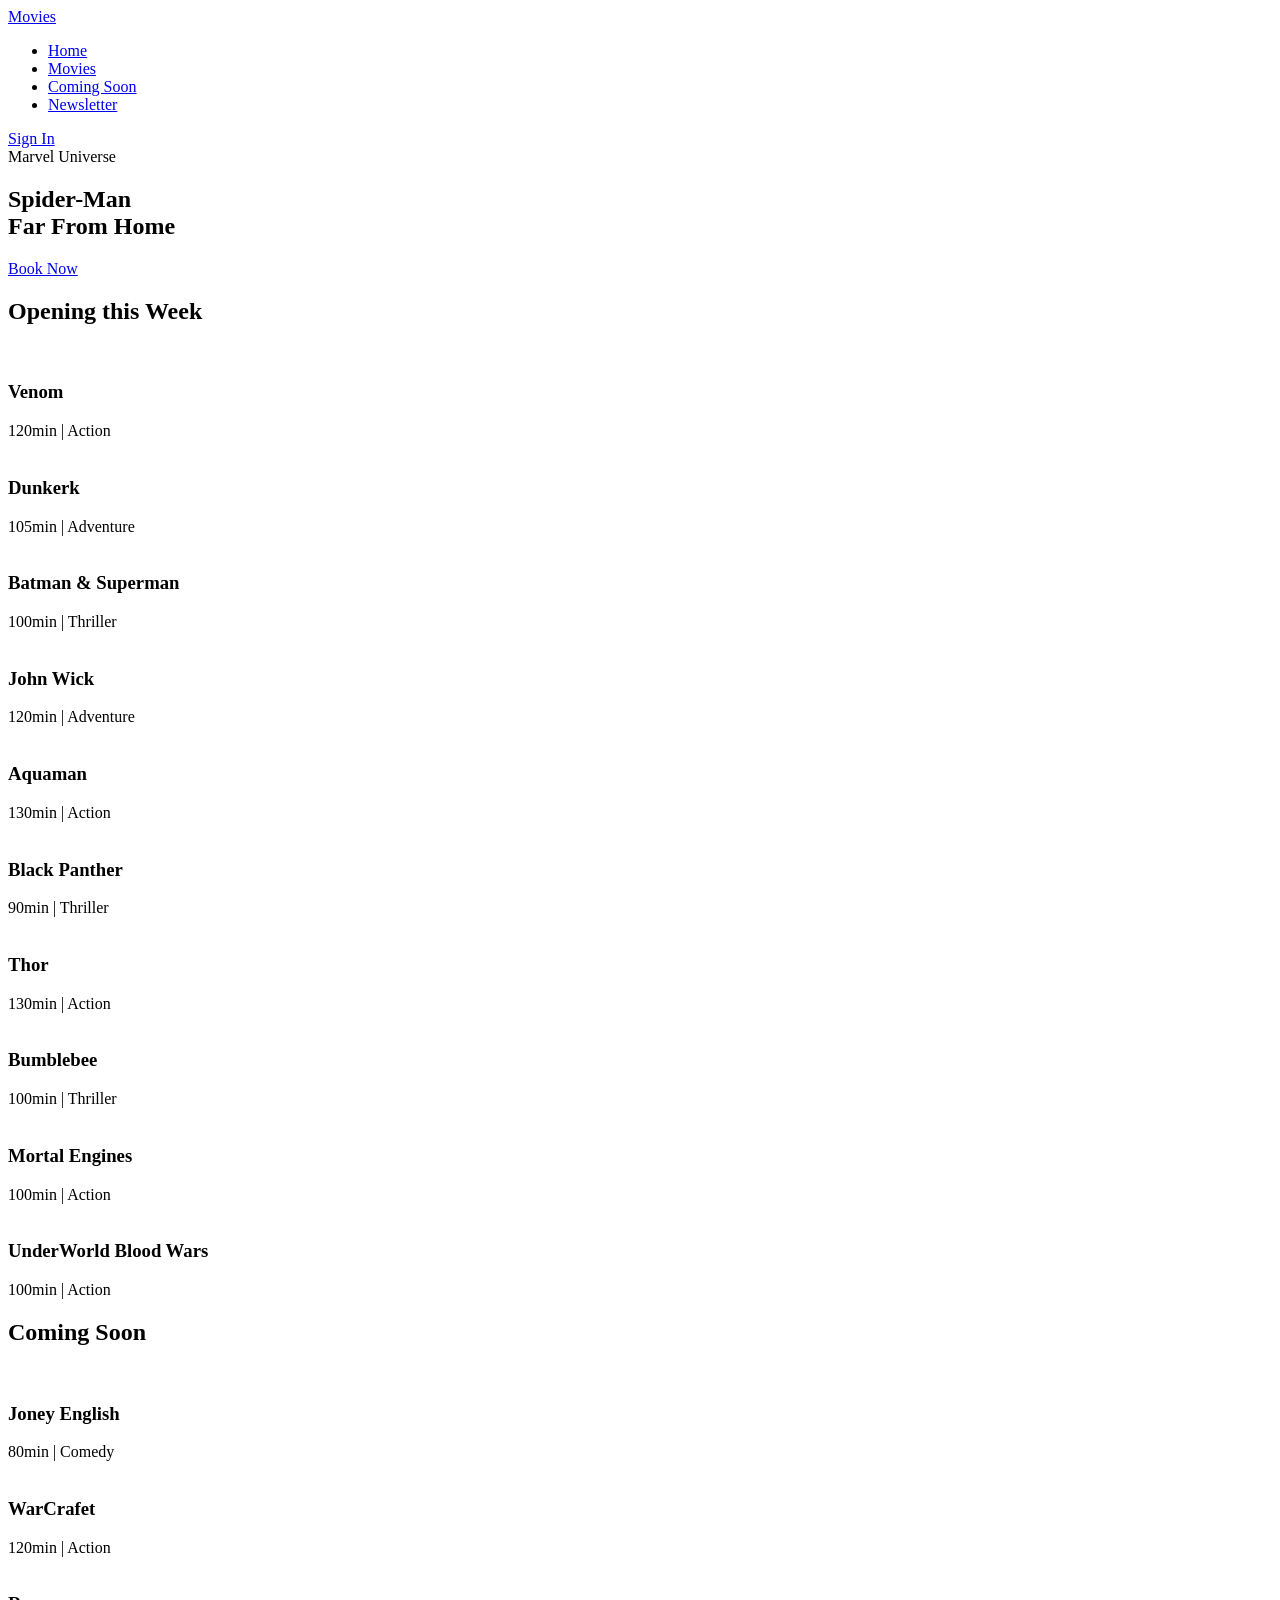
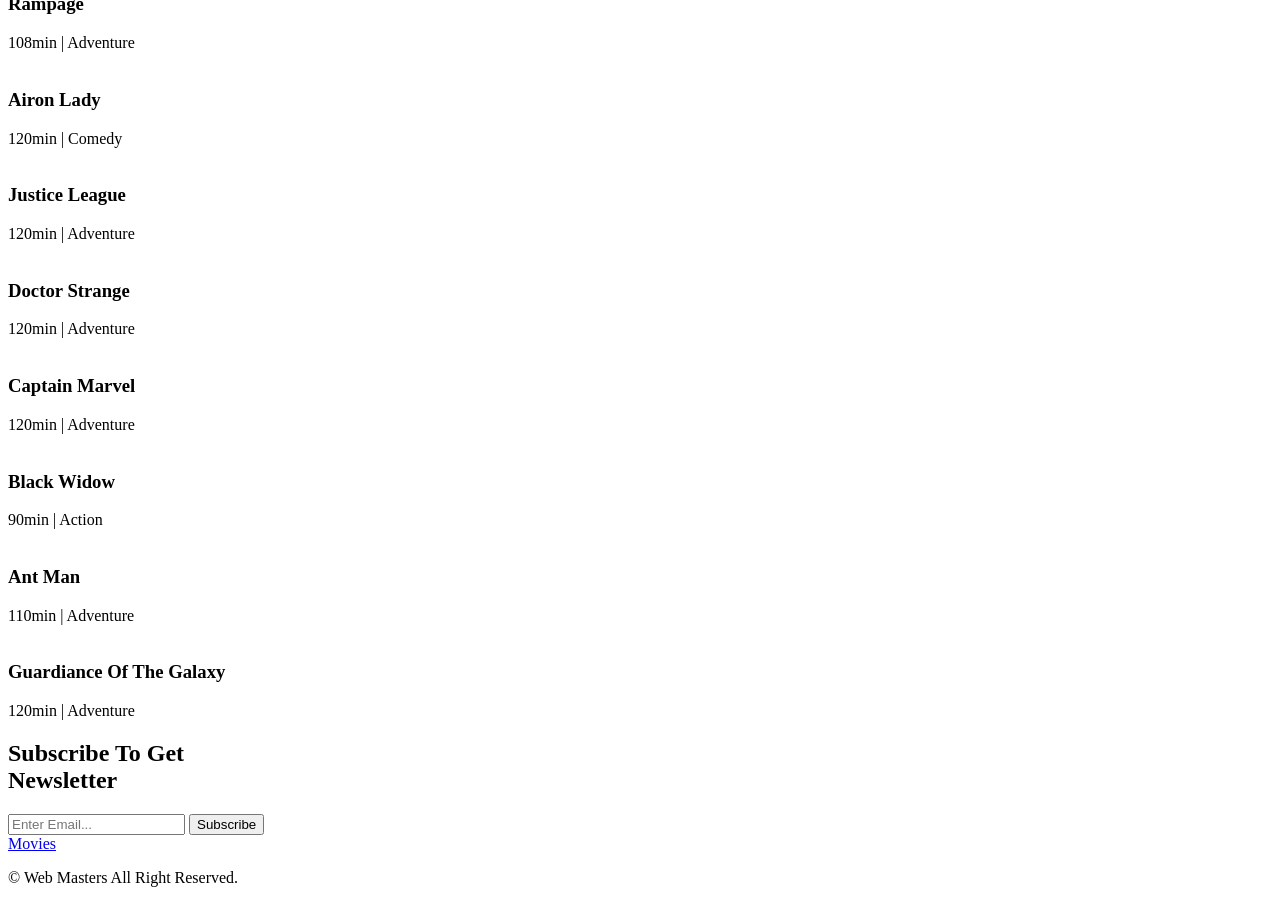
==== index.html @ b6ea3b70 "move page index" ====
<!DOCTYPE html>
<html lang="en" class="scroll-smooth custom-scrollbar">
  <head>
    <meta charset="UTF-8" />
    <meta name="viewport" content="width=device-width, initial-scale=1.0" />
    <title>Movies App</title>
    <!-- icons -->
    <link rel="stylesheet" href="css/all.min.css" />
    <!-- fonts -->
    <link rel="preconnect" href="https://fonts.googleapis.com" />
    <link rel="preconnect" href="https://fonts.gstatic.com" crossorigin />
    <link
      href="https://fonts.googleapis.com/css2?family=Barlow:ital,wght@0,100;0,200;0,300;0,400;0,500;0,700;0,900;1,100;1,200;1,300;1,400;1,600;1,700;1,800;1,900&family=Cairo:wght@200;300;400;500;600;700;800;900;1000&family=Josefin+Sans:ital,wght@0,400;0,500;0,600;0,700;1,500;1,600;1,700&family=Montserrat:ital,wght@0,100;0,200;0,300;0,400;0,500;0,600;0,700;0,800;0,900;1,100;1,200;1,300;1,400;1,500;1,600;1,700;1,800;1,900&family=Nunito+Sans:ital,opsz,wght@0,6..12,300;0,6..12,400;0,6..12,500;0,6..12,700;0,6..12,800;0,6..12,900;1,6..12,500;1,6..12,600;1,6..12,700;1,6..12,800;1,6..12,900&family=Nunito:ital,wght@0,200;0,300;0,400;0,500;0,600;0,700;0,800;0,900;1,200;1,300;1,400;1,500;1,600;1,700;1,800;1,900&family=Open+Sans:ital,wght@0,300;0,400;0,500;0,600;0,700;0,800;1,300;1,400;1,500;1,600;1,700;1,800&family=Outfit:wght@300;700&family=PT+Sans:ital,wght@0,400;0,700;1,400;1,700&family=Poppins:ital,wght@0,100;0,200;0,300;0,400;0,500;0,600;0,700;0,800;0,900;1,100;1,200;1,300;1,400;1,500;1,600;1,700;1,800;1,900&family=Quicksand:wght@300;400;500;600;700&family=Red+Hat+Display:ital,wght@0,300;0,400;0,500;0,600;0,700;0,800;0,900;1,300;1,400;1,500;1,600;1,700;1,800;1,900&family=Roboto:ital,wght@0,300;0,400;0,500;0,700;0,900;1,100;1,400;1,500;1,700;1,900&family=Rubik:ital,wght@0,300;0,400;0,500;0,700;0,800;0,900;1,300;1,500;1,700&family=Tajawal:wght@200;300;400;500;800;900&family=Varela+Round&display=swap"
      rel="stylesheet"
    />
    <!-- stylesheet link -->
    <link rel="stylesheet" href="css/style.css" />
    <link href="./output.css" rel="stylesheet">
  </head>
  <body class="bg-text-color text-bg-color">
    <!--Navbar  -->
    <header class=" flex justify-between items-center py-5 px-4 md:px-10 lg:px-[100px] fixed top-0 right-0 w-full z-10 transition duration-500">
      <a href="#home" class=" logo flex font-[600] text-[1.1rem] text-bg-color items-center gap-x-2"> <i class="fa-solid fa-film text-2xl text-main-color"></i> Movies </a>
      <div id="menu-icon" class="text-2xl cursor-pointer z-10 md:hidden "><i class="fa-solid fa-bars"></i></div>
      <!-- menu -->
      <ul class="navbar gap-4 hidden md:flex md:gap-8">
        <li><a href="#home" class="home-active font-medium text-base text-main-color">Home</a></li>
        <li><a href="#movies" class="font-medium text-base text-main-color">Movies</a></li>
        <li><a href="#coming soon" class="font-medium text-base text-main-color">Coming Soon</a></li>
        <li><a href="#newsletter" class="font-medium text-base text-main-color">Newsletter</a></li>
      </ul>
      <a href="#" class="bg-main-color text-bg-color py-[.7rem] px-[1.4rem] rounded-lg font-normal hover:bg-[#fa1216]">Sign In</a>
    </header>
    <!-- end navbar -->
    <!-- Home -->
    <section id="home" class=" home w-full min-h-[100vh] relative bg-center bg-cover">
      <div class="absolute top-[40%] pl-[80px]">
        <span class="font-medium text-[#000] uppercase">Marvel Universe</span>
        <h2 class=" text-bg-color font-bold text-4xl md:text-5xl lg:text-6xl mb-4">
          Spider-Man<br />
          Far From Home
        </h2>
        <a href="#" class="bg-main-color text-bg-color py-[.7rem] px-[1.4rem] rounded-lg font-normal hover:bg-[#fa1216]">Book Now</a>
      </div>
    </section>
    <!-- Home -->
    <!-- Movies -->
    <section id="movies">
      <h2 class="font-medium text-[1.2rem] uppercase border-b-[1px] border-solid border-matext-main-color max-w-[1000px] mx-auto">Opening this Week</h2>
      <div class="grid grid-cols-1 sm:grid-cols-3 md:grid-cols-4 lg:grid-cols-5 gap-4 mt-8 max-w-[1000px] mx-auto">
        <!-- Box 1 -->
        <div class="box">
          <div class="box-img">
            <img src="img/m1.jpg" alt="" />
          </div>
          <h3>Venom</h3>
          <span>120min | Action</span>
        </div>
        <!-- Box 2 -->
        <div class="box">
          <div class="box-img">
            <img src="img/m2.jpg" alt="" />
          </div>
          <h3>Dunkerk</h3>
          <span>105min | Adventure</span>
        </div>
        <!-- Box 3 -->
        <div class="box">
          <div class="box-img">
            <img src="img/m3.jpg" alt="" />
          </div>
          <h3>Batman & Superman</h3>
          <span>100min | Thriller</span>
        </div>
        <!-- Box 4-->
        <div class="box">
          <div class="box-img">
            <img src="img/m4.jpg" alt="" />
          </div>
          <h3>John Wick</h3>
          <span>120min | Adventure</span>
        </div>
        <!-- Box 5-->
        <div class="box">
          <div class="box-img">
            <img src="img/m5.jpg" alt="" />
          </div>
          <h3>Aquaman</h3>
          <span>130min | Action</span>
        </div>
        <!-- Box 6-->
        <div class="box">
          <div class="box-img">
            <img src="img/m6.jpg" alt="" />
          </div>
          <h3>Black Panther</h3>
          <span>90min | Thriller</span>
        </div>
        <!-- Box 7-->
        <div class="box">
          <div class="box-img">
            <img src="img/m7.jpg" alt="" />
          </div>
          <h3>Thor</h3>
          <span>130min | Action</span>
        </div>
        <!-- Box 8-->
        <div class="box">
          <div class="box-img">
            <img src="img/m8.png" alt="" />
          </div>
          <h3>Bumblebee</h3>
          <span>100min | Thriller</span>
        </div>
        <!-- Box 9-->
        <div class="box">
          <div class="box-img">
            <img src="img/m9.jpg" alt="" />
          </div>
          <h3>Mortal Engines</h3>
          <span>100min | Action</span>
        </div>
        <!-- Box 10-->
        <div class="box">
          <div class="box-img">
            <img src="img/m10.jpg" alt="" />
          </div>
          <h3>UnderWorld Blood Wars</h3>
          <span>100min | Action</span>
        </div>
      </div>
    </section>
    <!-- Movies -->
    <!-- Coming Soon -->
    <section id="coming soon">
      <h2 class="font-medium text-[1.2rem] uppercase border-b-[1px] border-solid border-matext-main-color max-w-[1000px] mx-auto">Coming Soon</h2>
      <div class="grid grid-cols-1 sm:grid-cols-3 md:grid-cols-4 lg:grid-cols-5 gap-4 mt-8 max-w-[1000px] mx-auto">
        <div class="box">
          <div class="box-img">
            <img src="img/coming1.jpg" alt="" />
          </div>
          <h3>Joney English</h3>
          <span>80min | Comedy</span>
        </div>
        <div class="box">
          <div class="box-img">
            <img src="img/coming2.jpg" alt="" />
          </div>
          <h3>WarCrafet</h3>
          <span>120min | Action</span>
        </div>
        <div class="box">
          <div class="box-img">
            <img src="img/coming3.jpg" alt="" />
          </div>
          <h3>Rampage</h3>
          <span>108min | Adventure</span>
        </div>
        <div class="box">
          <div class="box-img">
            <img src="img/coming4.jpg" alt="" />
          </div>
          <h3>Airon Lady</h3>
          <span>120min | Comedy</span>
        </div>
        <div class="box">
          <div class="box-img">
            <img src="img/coming5.jpg" alt="" />
          </div>
          <h3>Justice League</h3>
          <span>120min | Adventure</span>
        </div>
        <div class="box">
          <div class="box-img">
            <img src="img/coming6.jpeg" alt="" />
          </div>
          <h3>Doctor Strange</h3>
          <span>120min | Adventure</span>
        </div>
        <div class="box">
          <div class="box-img">
            <img src="img/coming7.jpg" alt="" />
          </div>
          <h3>Captain Marvel</h3>
          <span>120min | Adventure</span>
        </div>
        <div class="box">
          <div class="box-img">
            <img src="img/coming8.jpg" alt="" />
          </div>
          <h3>Black Widow</h3>
          <span>90min | Action</span>
        </div>
        <div class="box">
          <div class="box-img">
            <img src="img/coming9.jpg" alt="" />
          </div>
          <h3>Ant Man</h3>
          <span>110min | Adventure</span>
        </div>
        <div class="box">
          <div class="box-img">
            <img src="img/coming10.jpg" alt="" />
          </div>
          <h3>Guardiance Of The Galaxy</h3>
          <span>120min | Adventure</span>
        </div>
      </div>
    </section>
    <!-- Coming Soon -->
    <!-- Newsletter -->
    <section id="newsletter" class="news max-w-[1000px] mx-auto flex flex-col items-center content-center gap-y-8">
      <h2 class="text-[1.8rem] font-[600] text-center ">
        Subscribe To Get <br />
        Newsletter
      </h2>
      <form class="flex flex-col md:flex-row items-center p-6 bg-bg-color rounded-lg">
        <input class="border-0 outline-0 w-[300px] p-2 mb-4 md:mb-0 mb:mr-4 " type="email" placeholder="Enter Email..." />
        <input type="submit" value="Subscribe" class="btn border-0 outline-0 cursor-pointer bg-main-color text-text-color py-[.7rem] px-[1.4rem] rounded-lg font-semibold uppercase hover:bg[#fa1216]" />
      </form>
    </section>
    <!-- Newsletter -->
    <!-- footer -->
    <section class="flex flex-col md:flex-row items-center justify-between py-4 max-w-4xl mx-auto">
      <a href="index.html" class="text-lg font-semibold text-bg-color flex mb-5 items-center gap-x-2">
        <i class="fa-solid fa-film text-2xl text-main-color"></i> Movies
      </a>
      <div class="social-icons flex gap-4">
        <a href="#"> <i class="fa-brands fa-facebook"></i></a>
        <a href="#"><i class="fa-brands fa-instagram"></i></a>
        <a href="#"><i class="fa-brands fa-twitter"></i></a>
        <a href="#"><i class="fa-brands fa-tiktok"></i></a>
      </div>
    </section>
    <!-- footer -->
    <!-- copyrights -->
    <div class="text-center text-bg-color text-[1.1rem]">
      <p>&#169; <span class="text-main-color cursor-pointer">Web Masters</span> All Right Reserved.</p>
    </div>
    <!-- copyrights -->
    <script src="js/main.js"></script>
  </body>
</html>
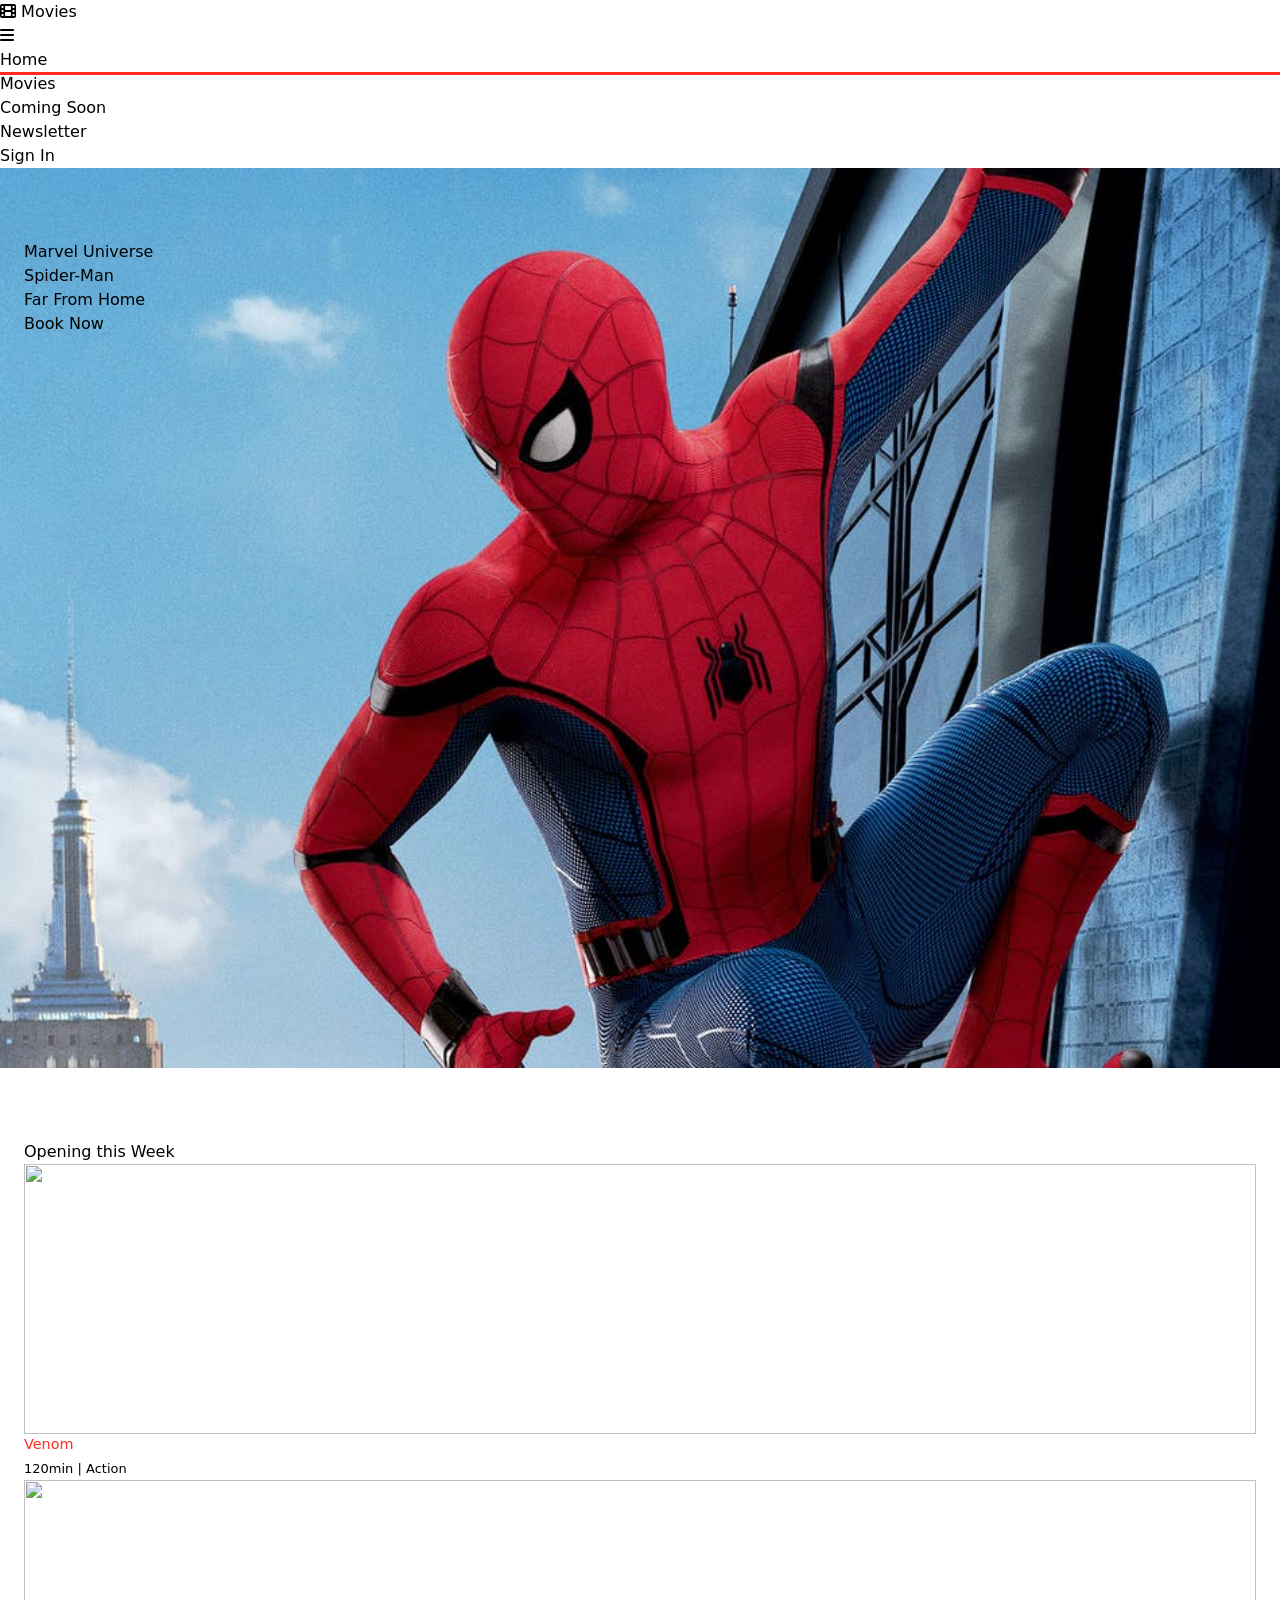
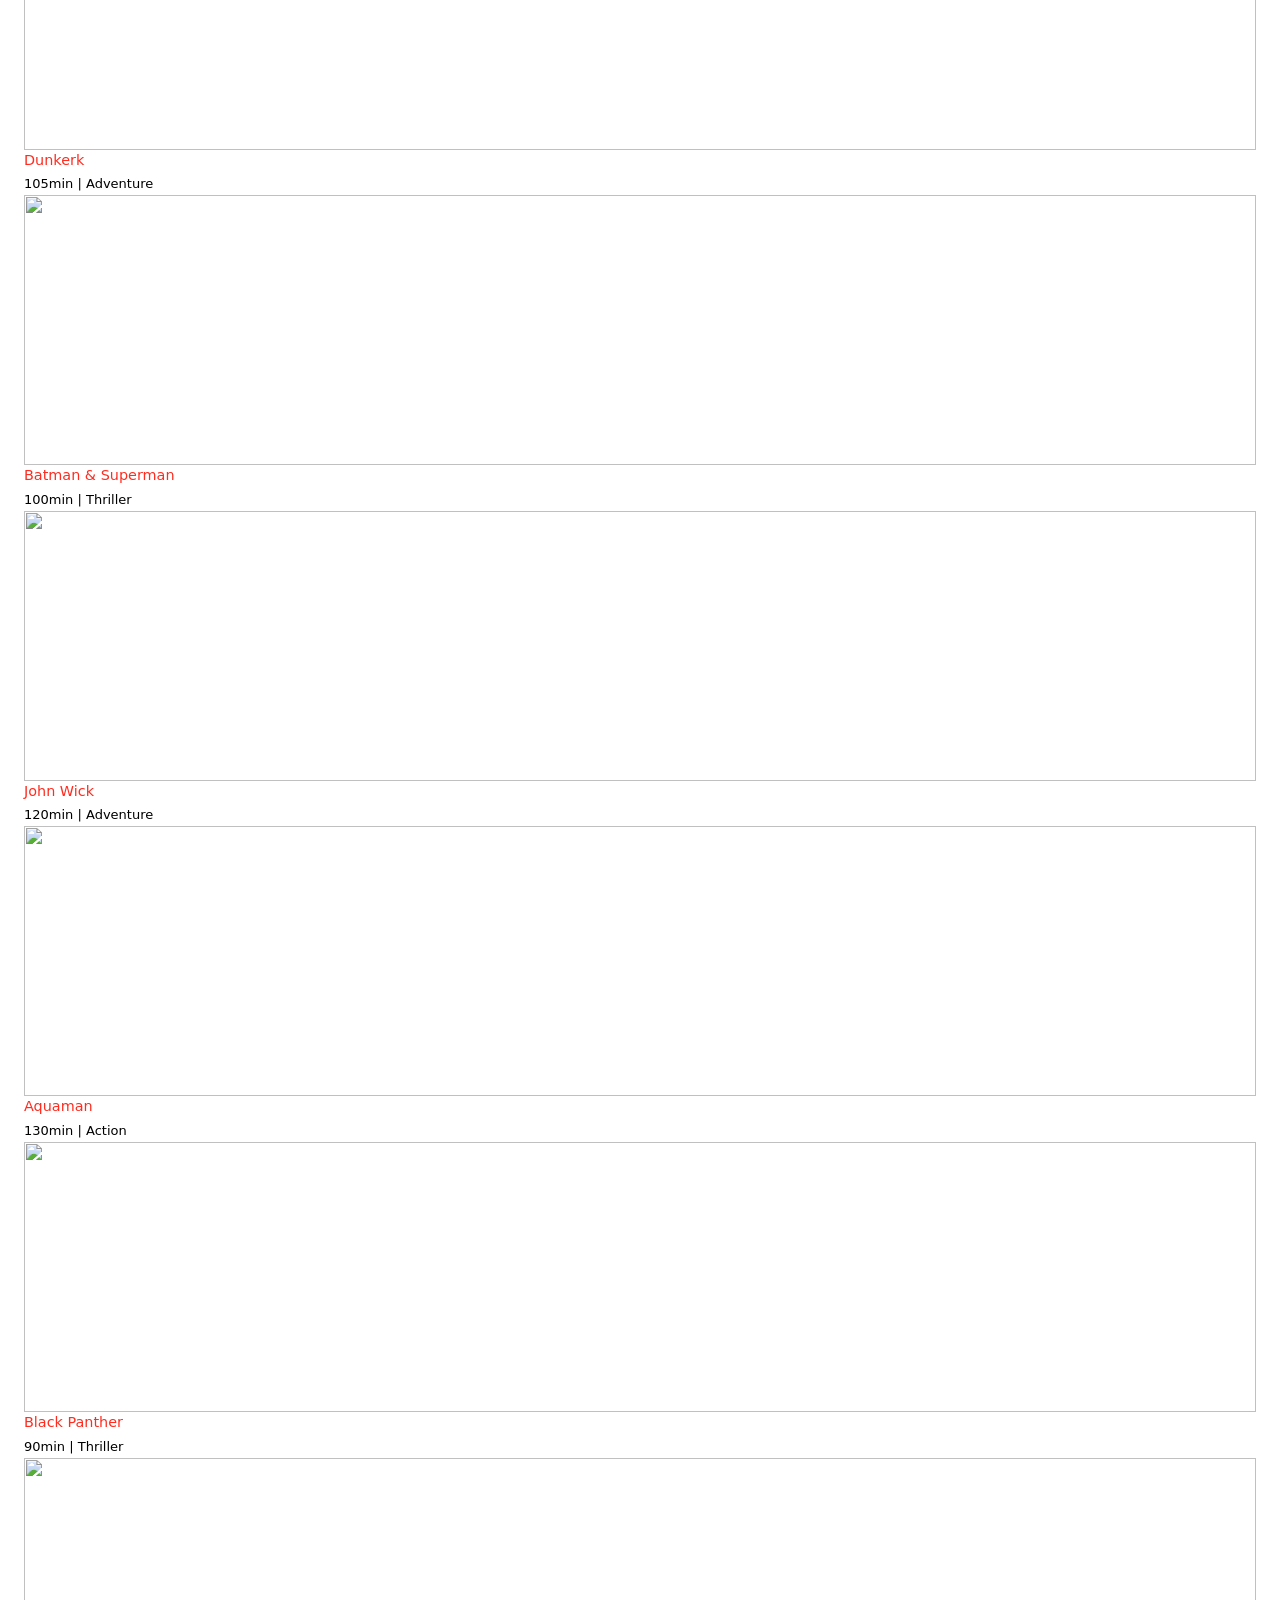
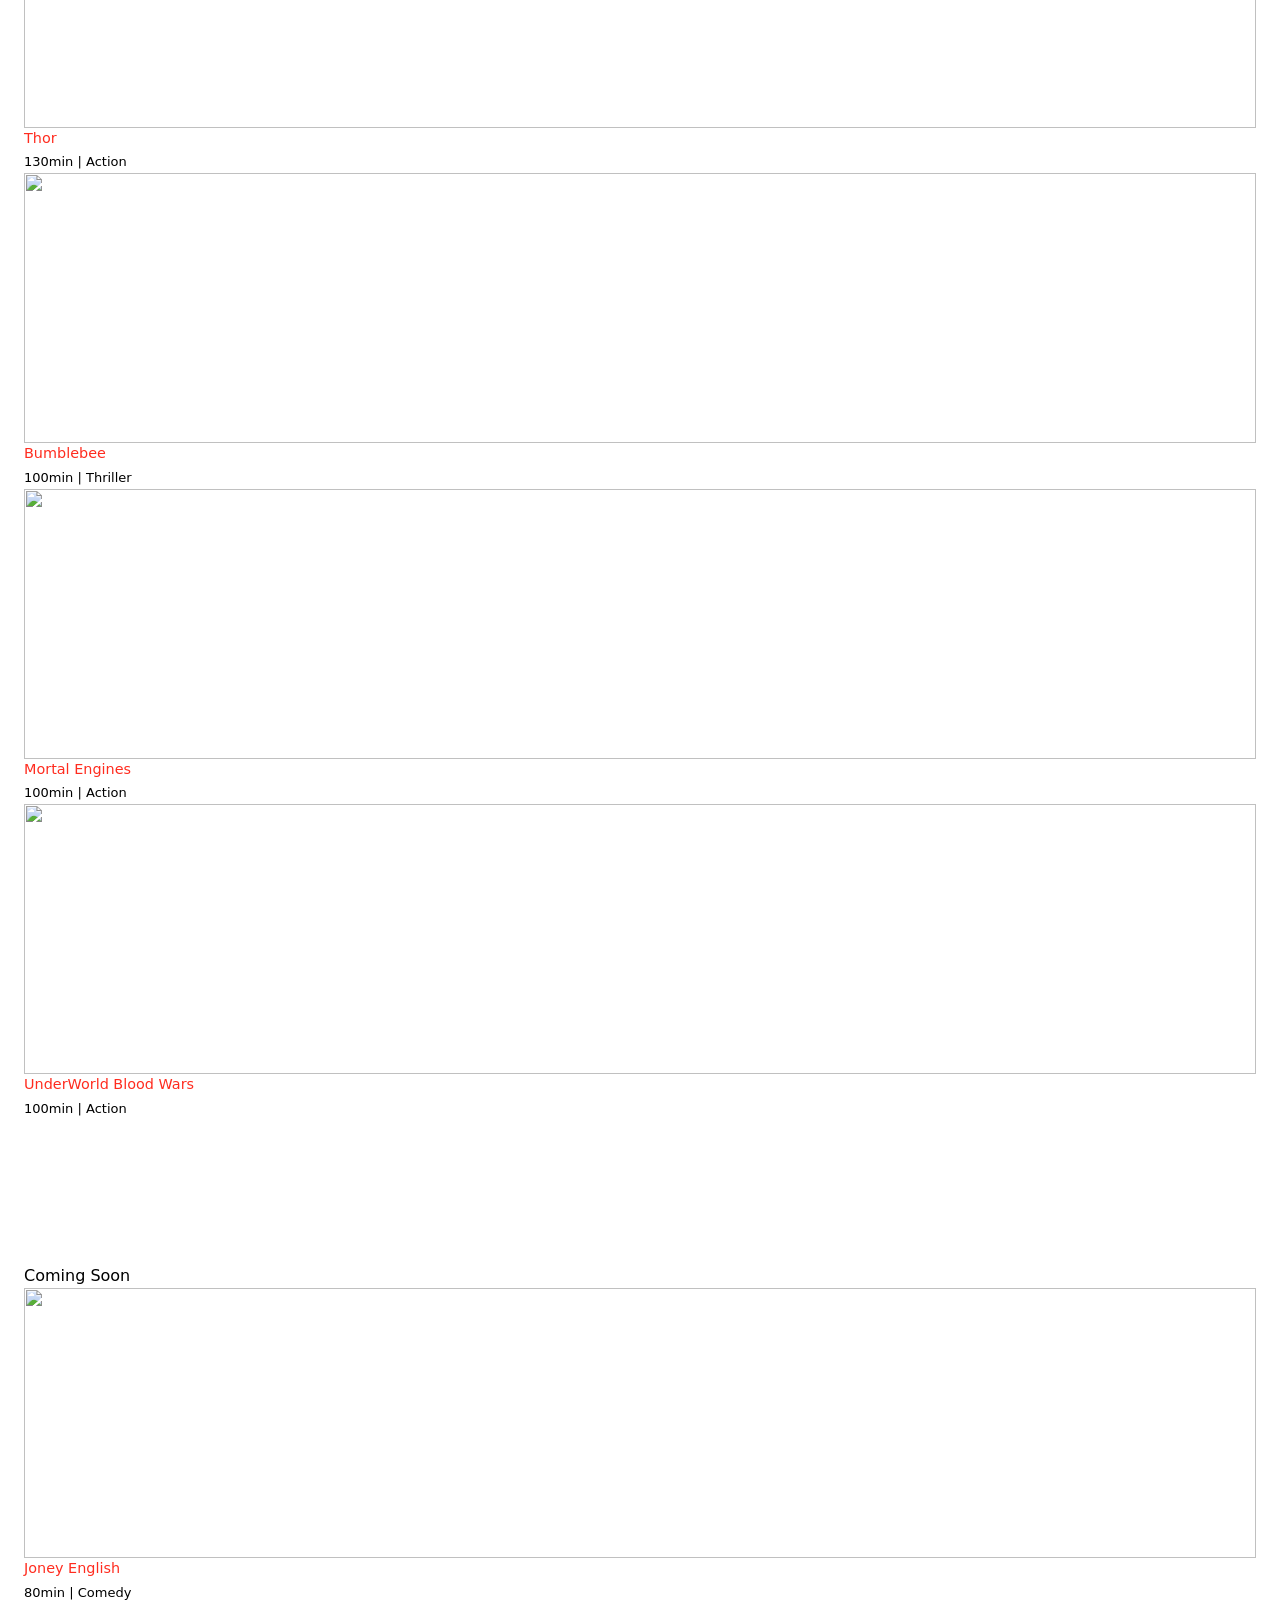
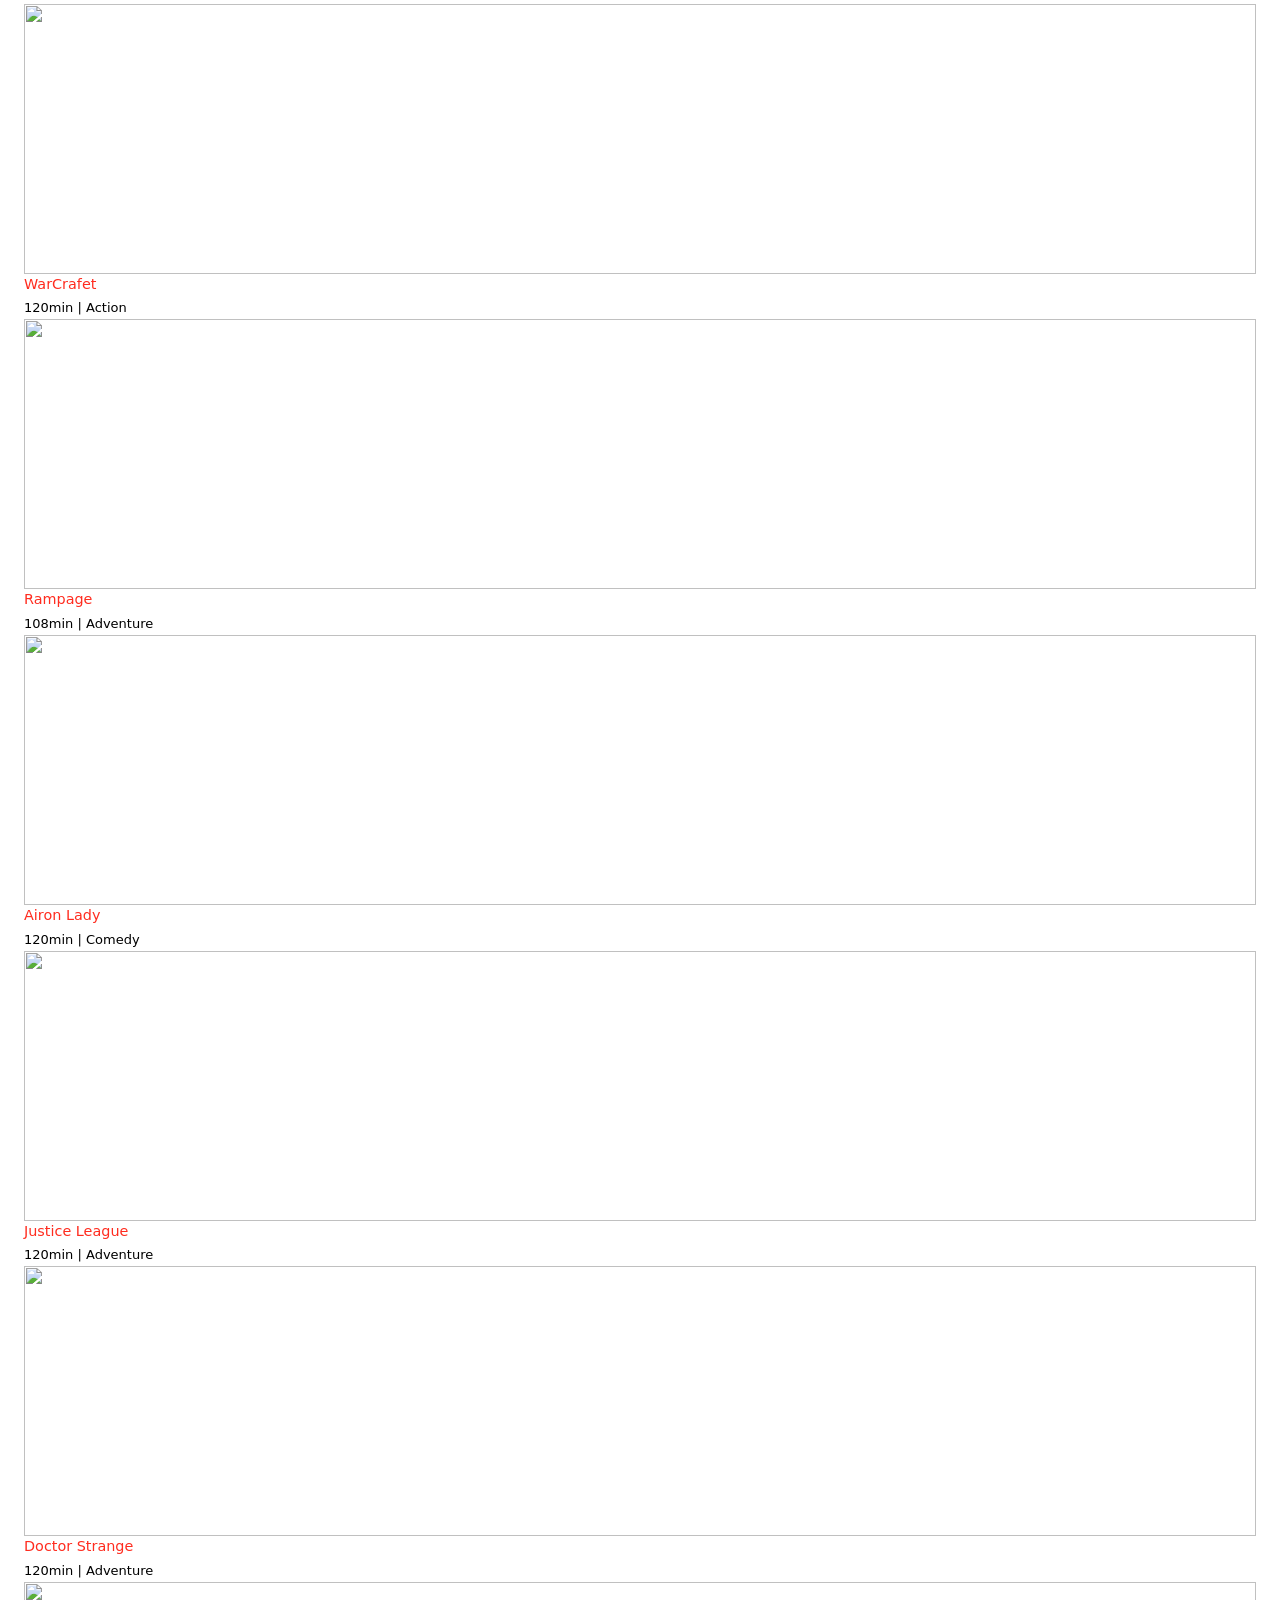
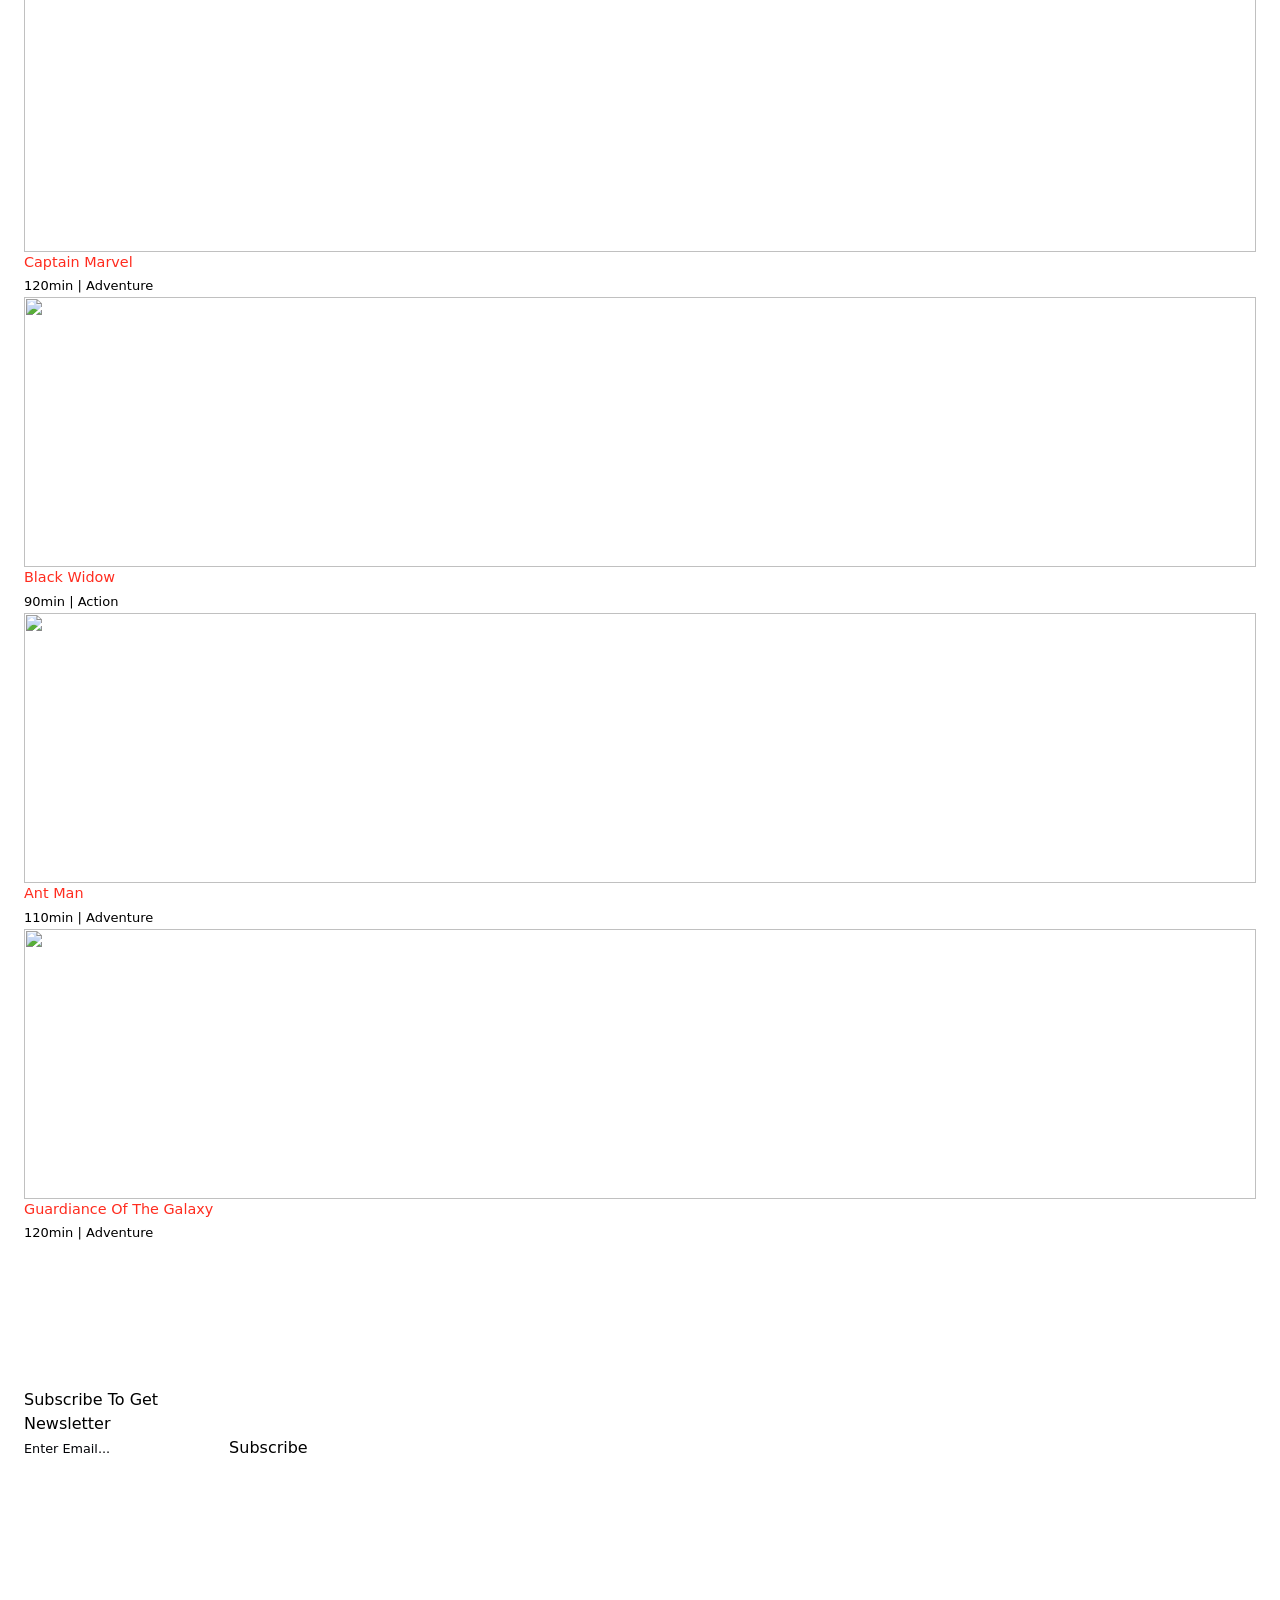
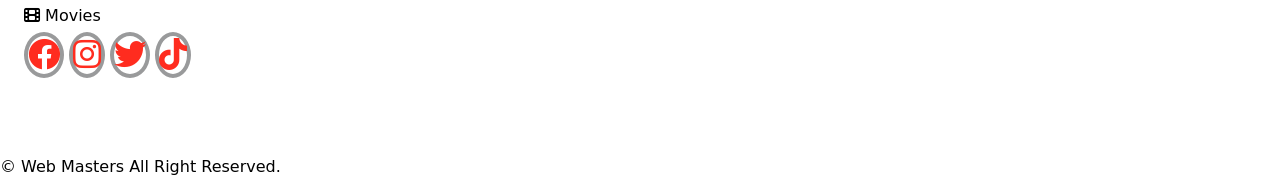
==== commit 96e31042: "fix path" ====
--- a/index.html
+++ b/index.html
@@ -5,7 +5,7 @@
     <meta name="viewport" content="width=device-width, initial-scale=1.0" />
     <title>Movies App</title>
     <!-- icons -->
-    <link rel="stylesheet" href="css/all.min.css" />
+    <link rel="stylesheet" href="./src/css/all.min.css" />
     <!-- fonts -->
     <link rel="preconnect" href="https://fonts.googleapis.com" />
     <link rel="preconnect" href="https://fonts.gstatic.com" crossorigin />
@@ -14,8 +14,8 @@
       rel="stylesheet"
     />
     <!-- stylesheet link -->
-    <link rel="stylesheet" href="css/style.css" />
-    <link href="./output.css" rel="stylesheet">
+    <link rel="stylesheet" href="./src/css/style.css" />
+    <link href="./src/output.css" rel="stylesheet">
   </head>
   <body class="bg-text-color text-bg-color">
     <!--Navbar  -->
--- a/src/css/style.css
+++ b/src/css/style.css
@@ -0,0 +1,109 @@
+*{
+  margin: 0;
+  padding: 0;
+  box-sizing: border-box;
+  list-style: none;
+  text-decoration: none;
+  scroll-padding-top: 2rem;
+}
+:root {
+  --main-color:#ff2c1f;
+  --text-color:#020307;
+  --bg-color:#fff;
+}
+section {
+  padding: 4.5rem 1.5rem;
+}
+/* Navbar */
+header.shadow {
+  background-color: var(--bg-color);
+  box-shadow: 0 0 4px rgb(14 55 54 / 15%);
+}
+header.shadow .navbar a {
+  color: var(--text-color);
+}
+header.shadow .logo  {
+  color: var(--text-color);
+}
+header.shadow #menu-icon  {
+  color: var(--text-color);
+}
+.navbar li {
+  position: relative;
+}
+.navbar a::after{
+  content: '';
+  position: absolute;
+  background-color: var(--main-color);
+  width: 0;
+  height: 3px;
+  left: 0;
+  bottom: -3px;
+  transition: 0.4s all linear;
+}
+.navbar a:hover::after,
+.navbar .home-active::after {
+  width: 100%;
+}
+/* Navbar */
+/* Home */
+.home {
+  background-image:url(../img/home3.jpg);
+  width: 100%;
+  min-height: 100vh;
+  background-image: url(../img/home3.jpg);
+  background-position: center;
+  background-size: cover;
+  position: relative;
+}
+/* Home */
+
+/* Movies */
+.box .box-img {
+  width: 100%;
+  height: 270px;
+}
+.box-img img {
+  width: 100%;
+  height: 100%;
+  object-fit: cover;
+  cursor: pointer;
+  transition: 0.2s all linear;
+}
+.box-img img:hover {
+  transform:translateY(-10px);
+}
+.box h3 {
+  font-size: 0.9rem;
+  font-weight: 500;
+  color: var(--main-color);
+}
+.box span {
+  font-size: 13px;
+}
+/* Movies */
+/* news */
+.news input::placeholder {
+  color: var(--text-color);
+  font-size: 0.8rem;
+  font-weight: 400;
+}
+/* news */
+/* footer */
+.social-icons a {
+  width: 55px;
+  height: 55px;
+  border-radius: 50%;
+  font-size: 2rem;
+  text-align: center;
+  line-height: 55px;
+  background-color: var(--bg-color);
+  color: var(--main-color);
+  border: 4px solid rgb(2, 3, 7, 0.4) ;
+  transition: 0.2s all linear;
+}
+.social-icons a:hover {
+  background-color: var(--main-color);
+  color: var(--bg-color);
+}
+/* footer */
--- a/src/output.css
+++ b/src/output.css
@@ -0,0 +1,561 @@
+*, ::before, ::after {
+  --tw-border-spacing-x: 0;
+  --tw-border-spacing-y: 0;
+  --tw-translate-x: 0;
+  --tw-translate-y: 0;
+  --tw-rotate: 0;
+  --tw-skew-x: 0;
+  --tw-skew-y: 0;
+  --tw-scale-x: 1;
+  --tw-scale-y: 1;
+  --tw-pan-x:  ;
+  --tw-pan-y:  ;
+  --tw-pinch-zoom:  ;
+  --tw-scroll-snap-strictness: proximity;
+  --tw-gradient-from-position:  ;
+  --tw-gradient-via-position:  ;
+  --tw-gradient-to-position:  ;
+  --tw-ordinal:  ;
+  --tw-slashed-zero:  ;
+  --tw-numeric-figure:  ;
+  --tw-numeric-spacing:  ;
+  --tw-numeric-fraction:  ;
+  --tw-ring-inset:  ;
+  --tw-ring-offset-width: 0px;
+  --tw-ring-offset-color: #fff;
+  --tw-ring-color: rgb(59 130 246 / 0.5);
+  --tw-ring-offset-shadow: 0 0 #0000;
+  --tw-ring-shadow: 0 0 #0000;
+  --tw-shadow: 0 0 #0000;
+  --tw-shadow-colored: 0 0 #0000;
+  --tw-blur:  ;
+  --tw-brightness:  ;
+  --tw-contrast:  ;
+  --tw-grayscale:  ;
+  --tw-hue-rotate:  ;
+  --tw-invert:  ;
+  --tw-saturate:  ;
+  --tw-sepia:  ;
+  --tw-drop-shadow:  ;
+  --tw-backdrop-blur:  ;
+  --tw-backdrop-brightness:  ;
+  --tw-backdrop-contrast:  ;
+  --tw-backdrop-grayscale:  ;
+  --tw-backdrop-hue-rotate:  ;
+  --tw-backdrop-invert:  ;
+  --tw-backdrop-opacity:  ;
+  --tw-backdrop-saturate:  ;
+  --tw-backdrop-sepia:  ;
+  --tw-contain-size:  ;
+  --tw-contain-layout:  ;
+  --tw-contain-paint:  ;
+  --tw-contain-style:  ;
+}
+
+::backdrop {
+  --tw-border-spacing-x: 0;
+  --tw-border-spacing-y: 0;
+  --tw-translate-x: 0;
+  --tw-translate-y: 0;
+  --tw-rotate: 0;
+  --tw-skew-x: 0;
+  --tw-skew-y: 0;
+  --tw-scale-x: 1;
+  --tw-scale-y: 1;
+  --tw-pan-x:  ;
+  --tw-pan-y:  ;
+  --tw-pinch-zoom:  ;
+  --tw-scroll-snap-strictness: proximity;
+  --tw-gradient-from-position:  ;
+  --tw-gradient-via-position:  ;
+  --tw-gradient-to-position:  ;
+  --tw-ordinal:  ;
+  --tw-slashed-zero:  ;
+  --tw-numeric-figure:  ;
+  --tw-numeric-spacing:  ;
+  --tw-numeric-fraction:  ;
+  --tw-ring-inset:  ;
+  --tw-ring-offset-width: 0px;
+  --tw-ring-offset-color: #fff;
+  --tw-ring-color: rgb(59 130 246 / 0.5);
+  --tw-ring-offset-shadow: 0 0 #0000;
+  --tw-ring-shadow: 0 0 #0000;
+  --tw-shadow: 0 0 #0000;
+  --tw-shadow-colored: 0 0 #0000;
+  --tw-blur:  ;
+  --tw-brightness:  ;
+  --tw-contrast:  ;
+  --tw-grayscale:  ;
+  --tw-hue-rotate:  ;
+  --tw-invert:  ;
+  --tw-saturate:  ;
+  --tw-sepia:  ;
+  --tw-drop-shadow:  ;
+  --tw-backdrop-blur:  ;
+  --tw-backdrop-brightness:  ;
+  --tw-backdrop-contrast:  ;
+  --tw-backdrop-grayscale:  ;
+  --tw-backdrop-hue-rotate:  ;
+  --tw-backdrop-invert:  ;
+  --tw-backdrop-opacity:  ;
+  --tw-backdrop-saturate:  ;
+  --tw-backdrop-sepia:  ;
+  --tw-contain-size:  ;
+  --tw-contain-layout:  ;
+  --tw-contain-paint:  ;
+  --tw-contain-style:  ;
+}
+
+/*
+! tailwindcss v3.4.17 | MIT License | https://tailwindcss.com
+*/
+
+/*
+1. Prevent padding and border from affecting element width. (https://github.com/mozdevs/cssremedy/issues/4)
+2. Allow adding a border to an element by just adding a border-width. (https://github.com/tailwindcss/tailwindcss/pull/116)
+*/
+
+*,
+::before,
+::after {
+  box-sizing: border-box;
+  /* 1 */
+  border-width: 0;
+  /* 2 */
+  border-style: solid;
+  /* 2 */
+  border-color: #e5e7eb;
+  /* 2 */
+}
+
+::before,
+::after {
+  --tw-content: '';
+}
+
+/*
+1. Use a consistent sensible line-height in all browsers.
+2. Prevent adjustments of font size after orientation changes in iOS.
+3. Use a more readable tab size.
+4. Use the user's configured `sans` font-family by default.
+5. Use the user's configured `sans` font-feature-settings by default.
+6. Use the user's configured `sans` font-variation-settings by default.
+7. Disable tap highlights on iOS
+*/
+
+html,
+:host {
+  line-height: 1.5;
+  /* 1 */
+  -webkit-text-size-adjust: 100%;
+  /* 2 */
+  -moz-tab-size: 4;
+  /* 3 */
+  -o-tab-size: 4;
+     tab-size: 4;
+  /* 3 */
+  font-family: ui-sans-serif, system-ui, sans-serif, "Apple Color Emoji", "Segoe UI Emoji", "Segoe UI Symbol", "Noto Color Emoji";
+  /* 4 */
+  font-feature-settings: normal;
+  /* 5 */
+  font-variation-settings: normal;
+  /* 6 */
+  -webkit-tap-highlight-color: transparent;
+  /* 7 */
+}
+
+/*
+1. Remove the margin in all browsers.
+2. Inherit line-height from `html` so users can set them as a class directly on the `html` element.
+*/
+
+body {
+  margin: 0;
+  /* 1 */
+  line-height: inherit;
+  /* 2 */
+}
+
+/*
+1. Add the correct height in Firefox.
+2. Correct the inheritance of border color in Firefox. (https://bugzilla.mozilla.org/show_bug.cgi?id=190655)
+3. Ensure horizontal rules are visible by default.
+*/
+
+hr {
+  height: 0;
+  /* 1 */
+  color: inherit;
+  /* 2 */
+  border-top-width: 1px;
+  /* 3 */
+}
+
+/*
+Add the correct text decoration in Chrome, Edge, and Safari.
+*/
+
+abbr:where([title]) {
+  -webkit-text-decoration: underline dotted;
+          text-decoration: underline dotted;
+}
+
+/*
+Remove the default font size and weight for headings.
+*/
+
+h1,
+h2,
+h3,
+h4,
+h5,
+h6 {
+  font-size: inherit;
+  font-weight: inherit;
+}
+
+/*
+Reset links to optimize for opt-in styling instead of opt-out.
+*/
+
+a {
+  color: inherit;
+  text-decoration: inherit;
+}
+
+/*
+Add the correct font weight in Edge and Safari.
+*/
+
+b,
+strong {
+  font-weight: bolder;
+}
+
+/*
+1. Use the user's configured `mono` font-family by default.
+2. Use the user's configured `mono` font-feature-settings by default.
+3. Use the user's configured `mono` font-variation-settings by default.
+4. Correct the odd `em` font sizing in all browsers.
+*/
+
+code,
+kbd,
+samp,
+pre {
+  font-family: ui-monospace, SFMono-Regular, Menlo, Monaco, Consolas, "Liberation Mono", "Courier New", monospace;
+  /* 1 */
+  font-feature-settings: normal;
+  /* 2 */
+  font-variation-settings: normal;
+  /* 3 */
+  font-size: 1em;
+  /* 4 */
+}
+
+/*
+Add the correct font size in all browsers.
+*/
+
+small {
+  font-size: 80%;
+}
+
+/*
+Prevent `sub` and `sup` elements from affecting the line height in all browsers.
+*/
+
+sub,
+sup {
+  font-size: 75%;
+  line-height: 0;
+  position: relative;
+  vertical-align: baseline;
+}
+
+sub {
+  bottom: -0.25em;
+}
+
+sup {
+  top: -0.5em;
+}
+
+/*
+1. Remove text indentation from table contents in Chrome and Safari. (https://bugs.chromium.org/p/chromium/issues/detail?id=999088, https://bugs.webkit.org/show_bug.cgi?id=201297)
+2. Correct table border color inheritance in all Chrome and Safari. (https://bugs.chromium.org/p/chromium/issues/detail?id=935729, https://bugs.webkit.org/show_bug.cgi?id=195016)
+3. Remove gaps between table borders by default.
+*/
+
+table {
+  text-indent: 0;
+  /* 1 */
+  border-color: inherit;
+  /* 2 */
+  border-collapse: collapse;
+  /* 3 */
+}
+
+/*
+1. Change the font styles in all browsers.
+2. Remove the margin in Firefox and Safari.
+3. Remove default padding in all browsers.
+*/
+
+button,
+input,
+optgroup,
+select,
+textarea {
+  font-family: inherit;
+  /* 1 */
+  font-feature-settings: inherit;
+  /* 1 */
+  font-variation-settings: inherit;
+  /* 1 */
+  font-size: 100%;
+  /* 1 */
+  font-weight: inherit;
+  /* 1 */
+  line-height: inherit;
+  /* 1 */
+  letter-spacing: inherit;
+  /* 1 */
+  color: inherit;
+  /* 1 */
+  margin: 0;
+  /* 2 */
+  padding: 0;
+  /* 3 */
+}
+
+/*
+Remove the inheritance of text transform in Edge and Firefox.
+*/
+
+button,
+select {
+  text-transform: none;
+}
+
+/*
+1. Correct the inability to style clickable types in iOS and Safari.
+2. Remove default button styles.
+*/
+
+button,
+input:where([type='button']),
+input:where([type='reset']),
+input:where([type='submit']) {
+  -webkit-appearance: button;
+  /* 1 */
+  background-color: transparent;
+  /* 2 */
+  background-image: none;
+  /* 2 */
+}
+
+/*
+Use the modern Firefox focus style for all focusable elements.
+*/
+
+:-moz-focusring {
+  outline: auto;
+}
+
+/*
+Remove the additional `:invalid` styles in Firefox. (https://github.com/mozilla/gecko-dev/blob/2f9eacd9d3d995c937b4251a5557d95d494c9be1/layout/style/res/forms.css#L728-L737)
+*/
+
+:-moz-ui-invalid {
+  box-shadow: none;
+}
+
+/*
+Add the correct vertical alignment in Chrome and Firefox.
+*/
+
+progress {
+  vertical-align: baseline;
+}
+
+/*
+Correct the cursor style of increment and decrement buttons in Safari.
+*/
+
+::-webkit-inner-spin-button,
+::-webkit-outer-spin-button {
+  height: auto;
+}
+
+/*
+1. Correct the odd appearance in Chrome and Safari.
+2. Correct the outline style in Safari.
+*/
+
+[type='search'] {
+  -webkit-appearance: textfield;
+  /* 1 */
+  outline-offset: -2px;
+  /* 2 */
+}
+
+/*
+Remove the inner padding in Chrome and Safari on macOS.
+*/
+
+::-webkit-search-decoration {
+  -webkit-appearance: none;
+}
+
+/*
+1. Correct the inability to style clickable types in iOS and Safari.
+2. Change font properties to `inherit` in Safari.
+*/
+
+::-webkit-file-upload-button {
+  -webkit-appearance: button;
+  /* 1 */
+  font: inherit;
+  /* 2 */
+}
+
+/*
+Add the correct display in Chrome and Safari.
+*/
+
+summary {
+  display: list-item;
+}
+
+/*
+Removes the default spacing and border for appropriate elements.
+*/
+
+blockquote,
+dl,
+dd,
+h1,
+h2,
+h3,
+h4,
+h5,
+h6,
+hr,
+figure,
+p,
+pre {
+  margin: 0;
+}
+
+fieldset {
+  margin: 0;
+  padding: 0;
+}
+
+legend {
+  padding: 0;
+}
+
+ol,
+ul,
+menu {
+  list-style: none;
+  margin: 0;
+  padding: 0;
+}
+
+/*
+Reset default styling for dialogs.
+*/
+
+dialog {
+  padding: 0;
+}
+
+/*
+Prevent resizing textareas horizontally by default.
+*/
+
+textarea {
+  resize: vertical;
+}
+
+/*
+1. Reset the default placeholder opacity in Firefox. (https://github.com/tailwindlabs/tailwindcss/issues/3300)
+2. Set the default placeholder color to the user's configured gray 400 color.
+*/
+
+input::-moz-placeholder, textarea::-moz-placeholder {
+  opacity: 1;
+  /* 1 */
+  color: #9ca3af;
+  /* 2 */
+}
+
+input::placeholder,
+textarea::placeholder {
+  opacity: 1;
+  /* 1 */
+  color: #9ca3af;
+  /* 2 */
+}
+
+/*
+Set the default cursor for buttons.
+*/
+
+button,
+[role="button"] {
+  cursor: pointer;
+}
+
+/*
+Make sure disabled buttons don't get the pointer cursor.
+*/
+
+:disabled {
+  cursor: default;
+}
+
+/*
+1. Make replaced elements `display: block` by default. (https://github.com/mozdevs/cssremedy/issues/14)
+2. Add `vertical-align: middle` to align replaced elements more sensibly by default. (https://github.com/jensimmons/cssremedy/issues/14#issuecomment-634934210)
+   This can trigger a poorly considered lint error in some tools but is included by design.
+*/
+
+img,
+svg,
+video,
+canvas,
+audio,
+iframe,
+embed,
+object {
+  display: block;
+  /* 1 */
+  vertical-align: middle;
+  /* 2 */
+}
+
+/*
+Constrain images and videos to the parent width and preserve their intrinsic aspect ratio. (https://github.com/mozdevs/cssremedy/issues/14)
+*/
+
+img,
+video {
+  max-width: 100%;
+  height: auto;
+}
+
+/* Make elements with the HTML hidden attribute stay hidden by default */
+
+[hidden]:where(:not([hidden="until-found"])) {
+  display: none;
+}
+
+.shadow {
+  --tw-shadow: 0 1px 3px 0 rgb(0 0 0 / 0.1), 0 1px 2px -1px rgb(0 0 0 / 0.1);
+  --tw-shadow-colored: 0 1px 3px 0 var(--tw-shadow-color), 0 1px 2px -1px var(--tw-shadow-color);
+  box-shadow: var(--tw-ring-offset-shadow, 0 0 #0000), var(--tw-ring-shadow, 0 0 #0000), var(--tw-shadow);
+}
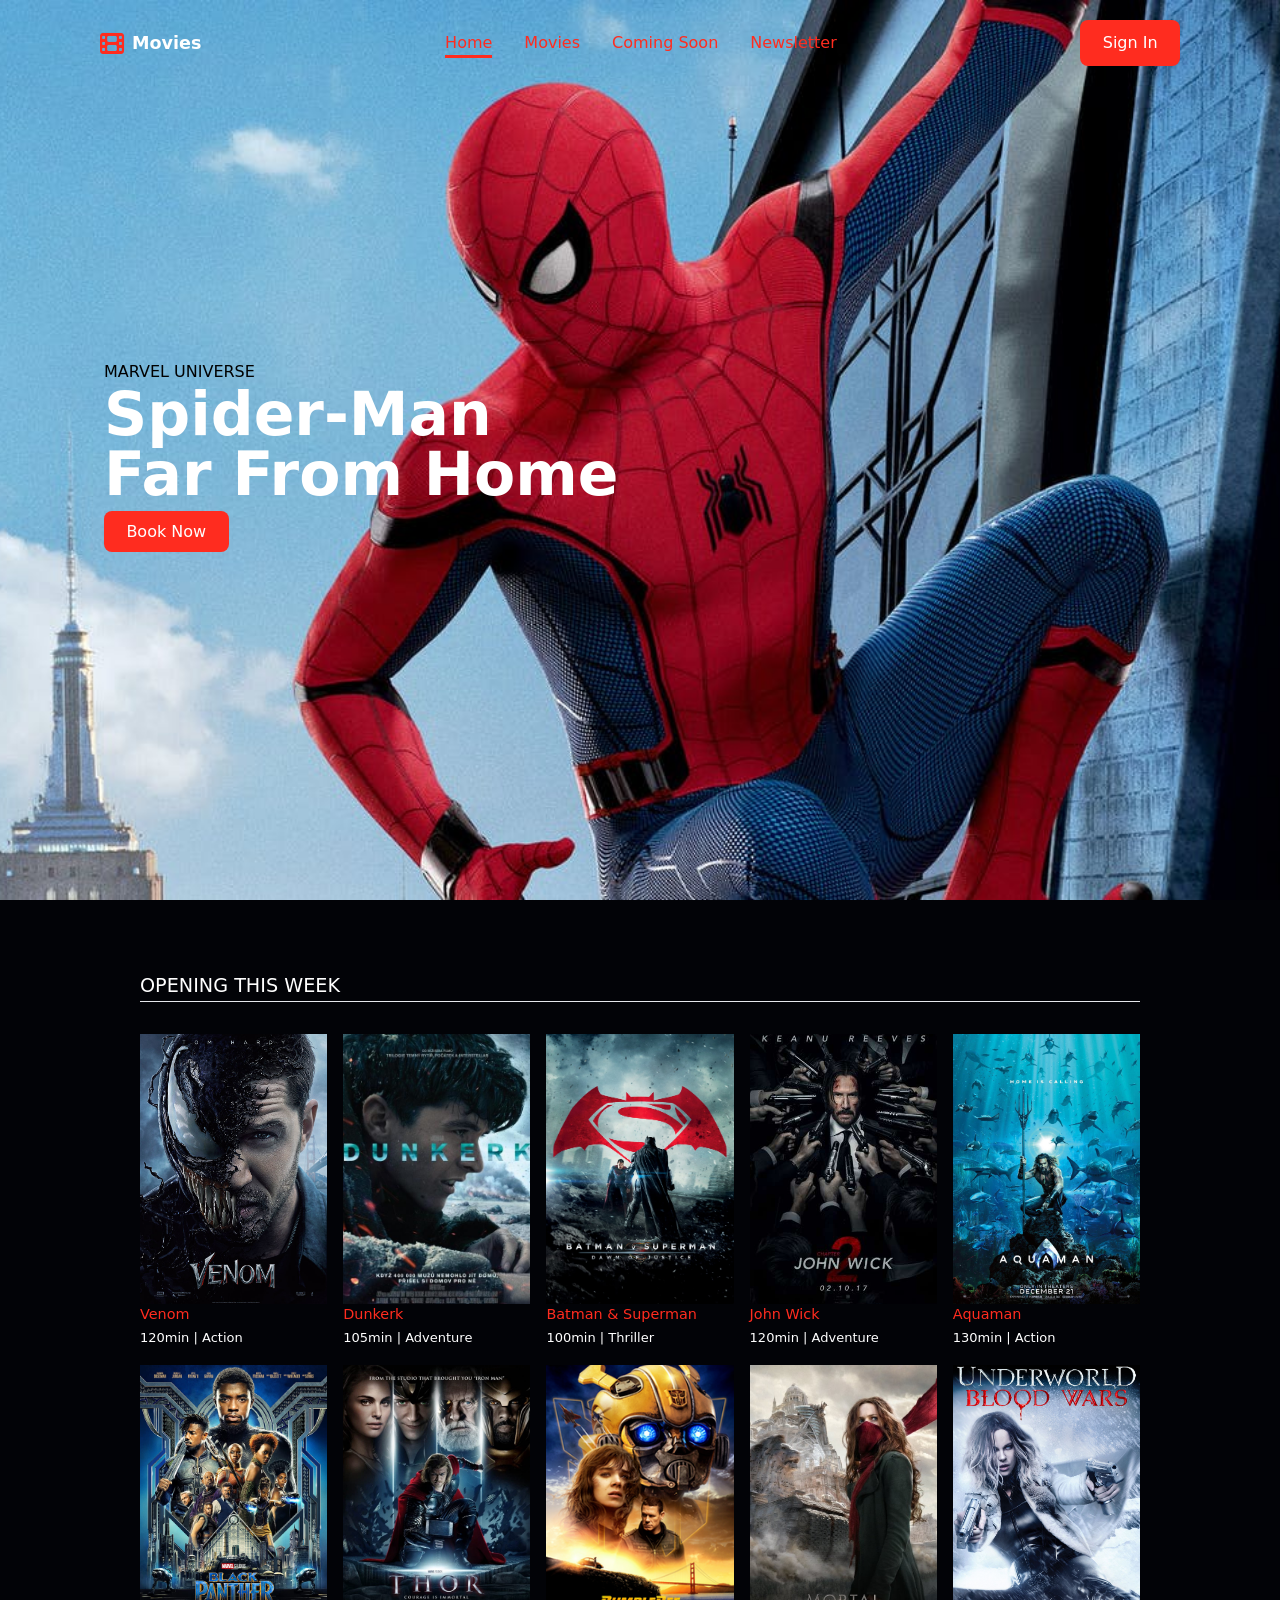
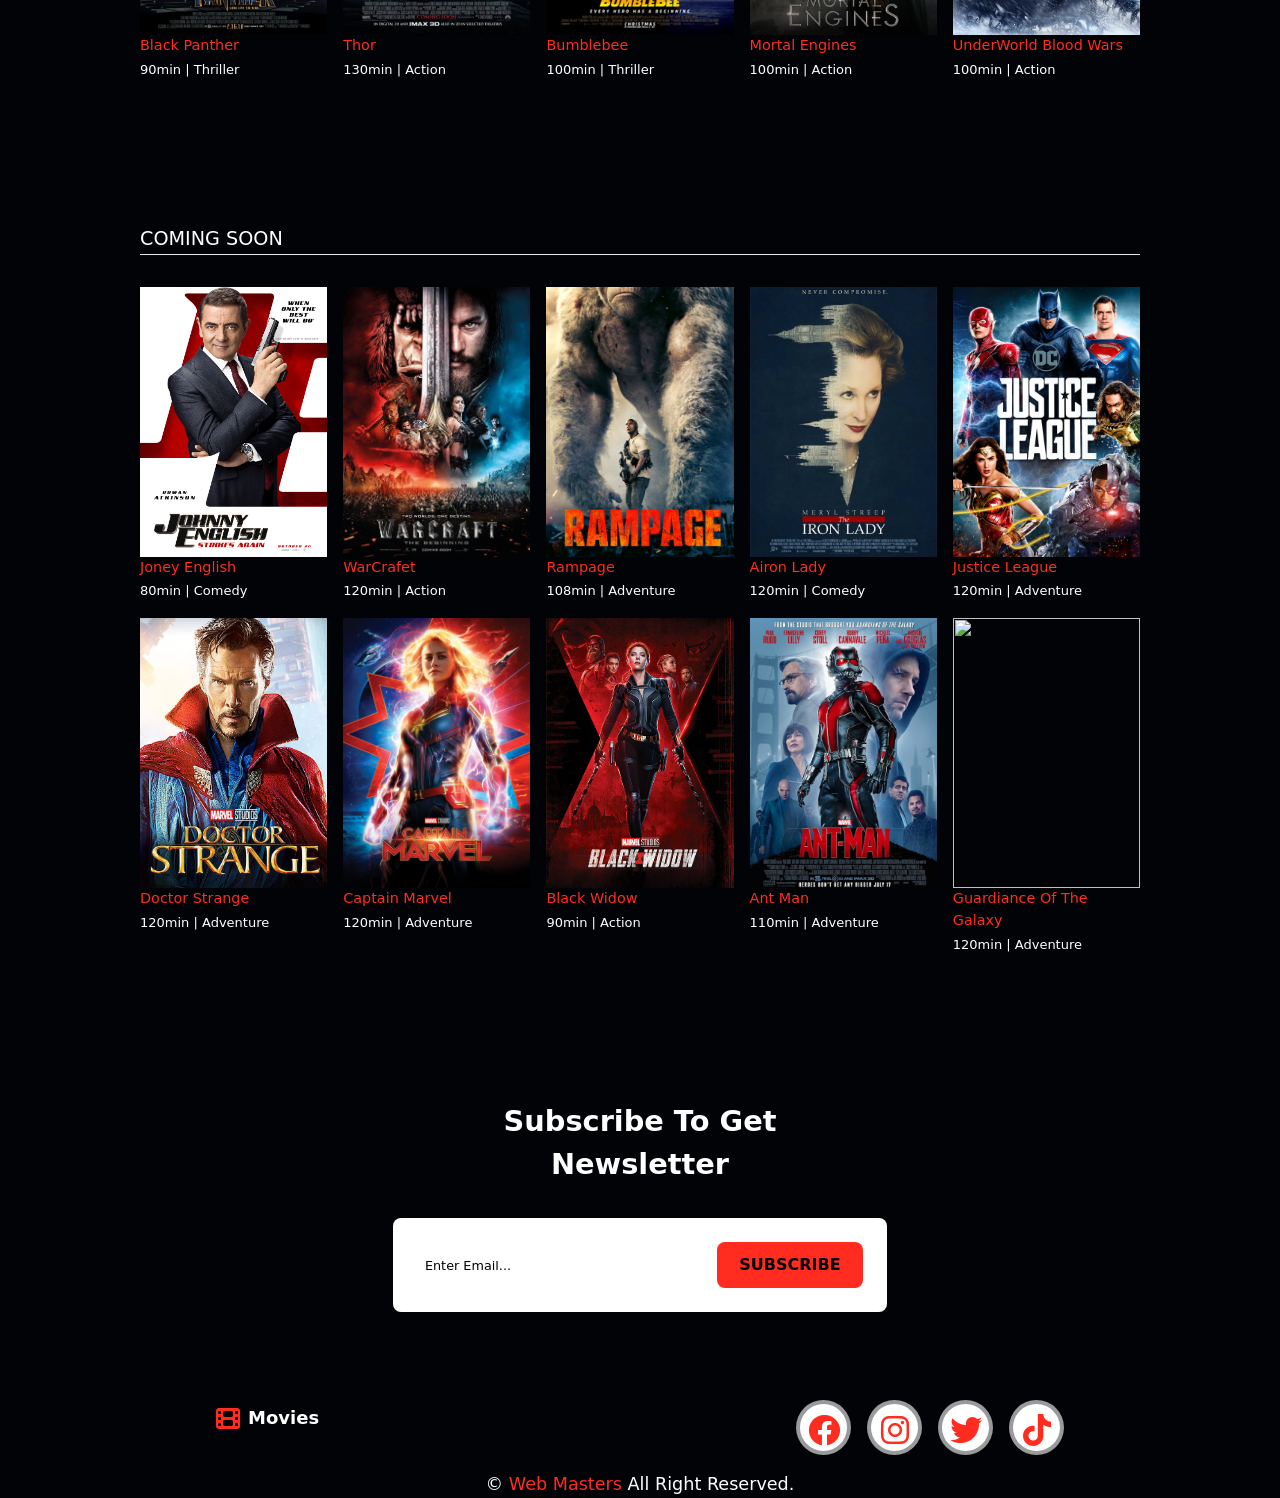
==== commit 594fb33c: "change path css" ====
--- a/index.html
+++ b/index.html
@@ -51,7 +51,7 @@
         <!-- Box 1 -->
         <div class="box">
           <div class="box-img">
-            <img src="img/m1.jpg" alt="" />
+            <img src="./src/img/m1.jpg" alt="" />
           </div>
           <h3>Venom</h3>
           <span>120min | Action</span>
@@ -59,7 +59,7 @@
         <!-- Box 2 -->
         <div class="box">
           <div class="box-img">
-            <img src="img/m2.jpg" alt="" />
+            <img src="./src/img/m2.jpg" alt="" />
           </div>
           <h3>Dunkerk</h3>
           <span>105min | Adventure</span>
@@ -67,7 +67,7 @@
         <!-- Box 3 -->
         <div class="box">
           <div class="box-img">
-            <img src="img/m3.jpg" alt="" />
+            <img src="./src/img/m3.jpg" alt="" />
           </div>
           <h3>Batman & Superman</h3>
           <span>100min | Thriller</span>
@@ -75,7 +75,7 @@
         <!-- Box 4-->
         <div class="box">
           <div class="box-img">
-            <img src="img/m4.jpg" alt="" />
+            <img src="./src/img/m4.jpg" alt="" />
           </div>
           <h3>John Wick</h3>
           <span>120min | Adventure</span>
@@ -83,7 +83,7 @@
         <!-- Box 5-->
         <div class="box">
           <div class="box-img">
-            <img src="img/m5.jpg" alt="" />
+            <img src="./src/img/m5.jpg" alt="" />
           </div>
           <h3>Aquaman</h3>
           <span>130min | Action</span>
@@ -91,7 +91,7 @@
         <!-- Box 6-->
         <div class="box">
           <div class="box-img">
-            <img src="img/m6.jpg" alt="" />
+            <img src="./src/img/m6.jpg" alt="" />
           </div>
           <h3>Black Panther</h3>
           <span>90min | Thriller</span>
@@ -99,7 +99,7 @@
         <!-- Box 7-->
         <div class="box">
           <div class="box-img">
-            <img src="img/m7.jpg" alt="" />
+            <img src="./src/img/m7.jpg" alt="" />
           </div>
           <h3>Thor</h3>
           <span>130min | Action</span>
@@ -107,7 +107,7 @@
         <!-- Box 8-->
         <div class="box">
           <div class="box-img">
-            <img src="img/m8.png" alt="" />
+            <img src="./src/img/m8.png" alt="" />
           </div>
           <h3>Bumblebee</h3>
           <span>100min | Thriller</span>
@@ -115,7 +115,7 @@
         <!-- Box 9-->
         <div class="box">
           <div class="box-img">
-            <img src="img/m9.jpg" alt="" />
+            <img src="./src/img/m9.jpg" alt="" />
           </div>
           <h3>Mortal Engines</h3>
           <span>100min | Action</span>
@@ -123,7 +123,7 @@
         <!-- Box 10-->
         <div class="box">
           <div class="box-img">
-            <img src="img/m10.jpg" alt="" />
+            <img src="./src/img/m10.jpg" alt="" />
           </div>
           <h3>UnderWorld Blood Wars</h3>
           <span>100min | Action</span>
@@ -137,70 +137,70 @@
       <div class="grid grid-cols-1 sm:grid-cols-3 md:grid-cols-4 lg:grid-cols-5 gap-4 mt-8 max-w-[1000px] mx-auto">
         <div class="box">
           <div class="box-img">
-            <img src="img/coming1.jpg" alt="" />
+            <img src="./src/img/coming1.jpg" alt="" />
           </div>
           <h3>Joney English</h3>
           <span>80min | Comedy</span>
         </div>
         <div class="box">
           <div class="box-img">
-            <img src="img/coming2.jpg" alt="" />
+            <img src="./src/img/coming2.jpg" alt="" />
           </div>
           <h3>WarCrafet</h3>
           <span>120min | Action</span>
         </div>
         <div class="box">
           <div class="box-img">
-            <img src="img/coming3.jpg" alt="" />
+            <img src="./src/img/coming3.jpg" alt="" />
           </div>
           <h3>Rampage</h3>
           <span>108min | Adventure</span>
         </div>
         <div class="box">
           <div class="box-img">
-            <img src="img/coming4.jpg" alt="" />
+            <img src="./src/img/coming4.jpg" alt="" />
           </div>
           <h3>Airon Lady</h3>
           <span>120min | Comedy</span>
         </div>
         <div class="box">
           <div class="box-img">
-            <img src="img/coming5.jpg" alt="" />
+            <img src="./src/img/coming5.jpg" alt="" />
           </div>
           <h3>Justice League</h3>
           <span>120min | Adventure</span>
         </div>
         <div class="box">
           <div class="box-img">
-            <img src="img/coming6.jpeg" alt="" />
+            <img src="./src/img/coming6.jpeg" alt="" />
           </div>
           <h3>Doctor Strange</h3>
           <span>120min | Adventure</span>
         </div>
         <div class="box">
           <div class="box-img">
-            <img src="img/coming7.jpg" alt="" />
+            <img src="./src/img/coming7.jpg" alt="" />
           </div>
           <h3>Captain Marvel</h3>
           <span>120min | Adventure</span>
         </div>
         <div class="box">
           <div class="box-img">
-            <img src="img/coming8.jpg" alt="" />
+            <img src="./src/img/coming8.jpg" alt="" />
           </div>
           <h3>Black Widow</h3>
           <span>90min | Action</span>
         </div>
         <div class="box">
           <div class="box-img">
-            <img src="img/coming9.jpg" alt="" />
+            <img src="./src/img/coming9.jpg" alt="" />
           </div>
           <h3>Ant Man</h3>
           <span>110min | Adventure</span>
         </div>
         <div class="box">
           <div class="box-img">
-            <img src="img/coming10.jpg" alt="" />
+            <img src="./src/img/coming10.jpg" alt="" />
           </div>
           <h3>Guardiance Of The Galaxy</h3>
           <span>120min | Adventure</span>
--- a/src/output.css
+++ b/src/output.css
@@ -554,8 +554,2321 @@
   display: none;
 }
 
+.container {
+  width: 100%;
+}
+
+@media (min-width: 300px) {
+  .container {
+    max-width: 300px;
+  }
+}
+
+@media (min-width: 370px) {
+  .container {
+    max-width: 370px;
+  }
+}
+
+@media (min-width: 472px) {
+  .container {
+    max-width: 472px;
+  }
+}
+
+@media (min-width: 640px) {
+  .container {
+    max-width: 640px;
+  }
+}
+
+@media (min-width: 768px) {
+  .container {
+    max-width: 768px;
+  }
+}
+
+@media (min-width: 774px) {
+  .container {
+    max-width: 774px;
+  }
+}
+
+@media (min-width: 991px) {
+  .container {
+    max-width: 991px;
+  }
+}
+
+@media (min-width: 1024px) {
+  .container {
+    max-width: 1024px;
+  }
+}
+
+@media (min-width: 1080px) {
+  .container {
+    max-width: 1080px;
+  }
+}
+
+@media (min-width: 1280px) {
+  .container {
+    max-width: 1280px;
+  }
+}
+
+@media (min-width: 1536px) {
+  .container {
+    max-width: 1536px;
+  }
+}
+
+.custom-scrollbar::-webkit-scrollbar {
+  width: 0.5rem;
+}
+
+.custom-scrollbar::-webkit-scrollbar-track {
+  background-color: var(--text-color);
+}
+
+.custom-scrollbar::-webkit-scrollbar-thumb {
+  background-color: #ff2c1f;
+  /* Change this to your desired thumb color */
+  border-radius: 0.25rem;
+  /* Optional: for rounded corners */
+}
+
+.custom-scrollbar::-webkit-scrollbar-thumb:hover {
+  background-color: #ff2c1f;
+  /* Change this to your desired hover color */
+}
+
+.sr-only {
+  position: absolute;
+  width: 1px;
+  height: 1px;
+  padding: 0;
+  margin: -1px;
+  overflow: hidden;
+  clip: rect(0, 0, 0, 0);
+  white-space: nowrap;
+  border-width: 0;
+}
+
+.not-sr-only {
+  position: static;
+  width: auto;
+  height: auto;
+  padding: 0;
+  margin: 0;
+  overflow: visible;
+  clip: auto;
+  white-space: normal;
+}
+
+.pointer-events-none {
+  pointer-events: none;
+}
+
+.pointer-events-auto {
+  pointer-events: auto;
+}
+
+.\!visible {
+  visibility: visible !important;
+}
+
+.visible {
+  visibility: visible;
+}
+
+.invisible {
+  visibility: hidden;
+}
+
+.collapse {
+  visibility: collapse;
+}
+
+.static {
+  position: static;
+}
+
+.fixed {
+  position: fixed;
+}
+
+.absolute {
+  position: absolute;
+}
+
+.relative {
+  position: relative;
+}
+
+.sticky {
+  position: sticky;
+}
+
+.-inset-1 {
+  inset: -0.25rem;
+}
+
+.end-1 {
+  inset-inline-end: 0.25rem;
+}
+
+.right-0 {
+  right: 0px;
+}
+
+.top-0 {
+  top: 0px;
+}
+
+.top-\[40\%\] {
+  top: 40%;
+}
+
+.isolate {
+  isolation: isolate;
+}
+
+.isolation-auto {
+  isolation: auto;
+}
+
+.z-10 {
+  z-index: 10;
+}
+
+.float-start {
+  float: inline-start;
+}
+
+.float-end {
+  float: inline-end;
+}
+
+.float-right {
+  float: right;
+}
+
+.float-left {
+  float: left;
+}
+
+.float-none {
+  float: none;
+}
+
+.clear-start {
+  clear: inline-start;
+}
+
+.clear-end {
+  clear: inline-end;
+}
+
+.clear-left {
+  clear: left;
+}
+
+.clear-right {
+  clear: right;
+}
+
+.clear-both {
+  clear: both;
+}
+
+.clear-none {
+  clear: none;
+}
+
+.mx-auto {
+  margin-left: auto;
+  margin-right: auto;
+}
+
+.mb-4 {
+  margin-bottom: 1rem;
+}
+
+.mb-5 {
+  margin-bottom: 1.25rem;
+}
+
+.mt-2 {
+  margin-top: 0.5rem;
+}
+
+.mt-8 {
+  margin-top: 2rem;
+}
+
+.box-border {
+  box-sizing: border-box;
+}
+
+.box-content {
+  box-sizing: content-box;
+}
+
+.line-clamp-none {
+  overflow: visible;
+  display: block;
+  -webkit-box-orient: horizontal;
+  -webkit-line-clamp: none;
+}
+
+.block {
+  display: block;
+}
+
+.inline-block {
+  display: inline-block;
+}
+
+.inline {
+  display: inline;
+}
+
+.flex {
+  display: flex;
+}
+
+.inline-flex {
+  display: inline-flex;
+}
+
+.table {
+  display: table;
+}
+
+.inline-table {
+  display: inline-table;
+}
+
+.table-caption {
+  display: table-caption;
+}
+
+.table-cell {
+  display: table-cell;
+}
+
+.table-column {
+  display: table-column;
+}
+
+.table-column-group {
+  display: table-column-group;
+}
+
+.table-footer-group {
+  display: table-footer-group;
+}
+
+.table-header-group {
+  display: table-header-group;
+}
+
+.table-row-group {
+  display: table-row-group;
+}
+
+.table-row {
+  display: table-row;
+}
+
+.flow-root {
+  display: flow-root;
+}
+
+.grid {
+  display: grid;
+}
+
+.inline-grid {
+  display: inline-grid;
+}
+
+.contents {
+  display: contents;
+}
+
+.list-item {
+  display: list-item;
+}
+
+.hidden {
+  display: none;
+}
+
+.min-h-\[100vh\] {
+  min-height: 100vh;
+}
+
+.w-\[300px\] {
+  width: 300px;
+}
+
+.w-\[this-is\\\\\] {
+  width: this-is\\;
+}
+
+.w-\[this-is\] {
+  width: this-is;
+}
+
+.w-\[weird-and-invalid\] {
+  width: weird-and-invalid;
+}
+
+.w-full {
+  width: 100%;
+}
+
+.max-w-4xl {
+  max-width: 56rem;
+}
+
+.max-w-\[1000px\] {
+  max-width: 1000px;
+}
+
+.flex-shrink {
+  flex-shrink: 1;
+}
+
+.shrink {
+  flex-shrink: 1;
+}
+
+.flex-grow {
+  flex-grow: 1;
+}
+
+.grow {
+  flex-grow: 1;
+}
+
+.table-auto {
+  table-layout: auto;
+}
+
+.table-fixed {
+  table-layout: fixed;
+}
+
+.caption-top {
+  caption-side: top;
+}
+
+.caption-bottom {
+  caption-side: bottom;
+}
+
+.border-collapse {
+  border-collapse: collapse;
+}
+
+.border-separate {
+  border-collapse: separate;
+}
+
+.\!transform {
+  transform: translate(var(--tw-translate-x), var(--tw-translate-y)) rotate(var(--tw-rotate)) skewX(var(--tw-skew-x)) skewY(var(--tw-skew-y)) scaleX(var(--tw-scale-x)) scaleY(var(--tw-scale-y)) !important;
+}
+
+.transform {
+  transform: translate(var(--tw-translate-x), var(--tw-translate-y)) rotate(var(--tw-rotate)) skewX(var(--tw-skew-x)) skewY(var(--tw-skew-y)) scaleX(var(--tw-scale-x)) scaleY(var(--tw-scale-y));
+}
+
+.transform-cpu {
+  transform: translate(var(--tw-translate-x), var(--tw-translate-y)) rotate(var(--tw-rotate)) skewX(var(--tw-skew-x)) skewY(var(--tw-skew-y)) scaleX(var(--tw-scale-x)) scaleY(var(--tw-scale-y));
+}
+
+.transform-gpu {
+  transform: translate3d(var(--tw-translate-x), var(--tw-translate-y), 0) rotate(var(--tw-rotate)) skewX(var(--tw-skew-x)) skewY(var(--tw-skew-y)) scaleX(var(--tw-scale-x)) scaleY(var(--tw-scale-y));
+}
+
+.transform-none {
+  transform: none;
+}
+
+.cursor-pointer {
+  cursor: pointer;
+}
+
+.touch-auto {
+  touch-action: auto;
+}
+
+.touch-none {
+  touch-action: none;
+}
+
+.touch-pan-x {
+  --tw-pan-x: pan-x;
+  touch-action: var(--tw-pan-x) var(--tw-pan-y) var(--tw-pinch-zoom);
+}
+
+.touch-pan-left {
+  --tw-pan-x: pan-left;
+  touch-action: var(--tw-pan-x) var(--tw-pan-y) var(--tw-pinch-zoom);
+}
+
+.touch-pan-right {
+  --tw-pan-x: pan-right;
+  touch-action: var(--tw-pan-x) var(--tw-pan-y) var(--tw-pinch-zoom);
+}
+
+.touch-pan-y {
+  --tw-pan-y: pan-y;
+  touch-action: var(--tw-pan-x) var(--tw-pan-y) var(--tw-pinch-zoom);
+}
+
+.touch-pan-up {
+  --tw-pan-y: pan-up;
+  touch-action: var(--tw-pan-x) var(--tw-pan-y) var(--tw-pinch-zoom);
+}
+
+.touch-pan-down {
+  --tw-pan-y: pan-down;
+  touch-action: var(--tw-pan-x) var(--tw-pan-y) var(--tw-pinch-zoom);
+}
+
+.touch-pinch-zoom {
+  --tw-pinch-zoom: pinch-zoom;
+  touch-action: var(--tw-pan-x) var(--tw-pan-y) var(--tw-pinch-zoom);
+}
+
+.touch-manipulation {
+  touch-action: manipulation;
+}
+
+.select-none {
+  -webkit-user-select: none;
+     -moz-user-select: none;
+          user-select: none;
+}
+
+.select-text {
+  -webkit-user-select: text;
+     -moz-user-select: text;
+          user-select: text;
+}
+
+.select-all {
+  -webkit-user-select: all;
+     -moz-user-select: all;
+          user-select: all;
+}
+
+.select-auto {
+  -webkit-user-select: auto;
+     -moz-user-select: auto;
+          user-select: auto;
+}
+
+.resize-none {
+  resize: none;
+}
+
+.resize-y {
+  resize: vertical;
+}
+
+.resize-x {
+  resize: horizontal;
+}
+
+.resize {
+  resize: both;
+}
+
+.snap-none {
+  scroll-snap-type: none;
+}
+
+.snap-x {
+  scroll-snap-type: x var(--tw-scroll-snap-strictness);
+}
+
+.snap-y {
+  scroll-snap-type: y var(--tw-scroll-snap-strictness);
+}
+
+.snap-both {
+  scroll-snap-type: both var(--tw-scroll-snap-strictness);
+}
+
+.snap-mandatory {
+  --tw-scroll-snap-strictness: mandatory;
+}
+
+.snap-proximity {
+  --tw-scroll-snap-strictness: proximity;
+}
+
+.snap-start {
+  scroll-snap-align: start;
+}
+
+.snap-end {
+  scroll-snap-align: end;
+}
+
+.snap-center {
+  scroll-snap-align: center;
+}
+
+.snap-align-none {
+  scroll-snap-align: none;
+}
+
+.snap-normal {
+  scroll-snap-stop: normal;
+}
+
+.snap-always {
+  scroll-snap-stop: always;
+}
+
+.list-inside {
+  list-style-position: inside;
+}
+
+.list-outside {
+  list-style-position: outside;
+}
+
+.appearance-none {
+  -webkit-appearance: none;
+     -moz-appearance: none;
+          appearance: none;
+}
+
+.appearance-auto {
+  -webkit-appearance: auto;
+     -moz-appearance: auto;
+          appearance: auto;
+}
+
+.break-before-auto {
+  -moz-column-break-before: auto;
+       break-before: auto;
+}
+
+.break-before-avoid {
+  -moz-column-break-before: avoid;
+       break-before: avoid;
+}
+
+.break-before-all {
+  -moz-column-break-before: all;
+       break-before: all;
+}
+
+.break-before-avoid-page {
+  -moz-column-break-before: avoid;
+       break-before: avoid-page;
+}
+
+.break-before-page {
+  -moz-column-break-before: page;
+       break-before: page;
+}
+
+.break-before-left {
+  -moz-column-break-before: left;
+       break-before: left;
+}
+
+.break-before-right {
+  -moz-column-break-before: right;
+       break-before: right;
+}
+
+.break-before-column {
+  -moz-column-break-before: column;
+       break-before: column;
+}
+
+.break-inside-auto {
+  -moz-column-break-inside: auto;
+       break-inside: auto;
+}
+
+.break-inside-avoid {
+  -moz-column-break-inside: avoid;
+       break-inside: avoid;
+}
+
+.break-inside-avoid-page {
+  break-inside: avoid-page;
+}
+
+.break-inside-avoid-column {
+  -moz-column-break-inside: avoid;
+       break-inside: avoid-column;
+}
+
+.break-after-auto {
+  -moz-column-break-after: auto;
+       break-after: auto;
+}
+
+.break-after-avoid {
+  -moz-column-break-after: avoid;
+       break-after: avoid;
+}
+
+.break-after-all {
+  -moz-column-break-after: all;
+       break-after: all;
+}
+
+.break-after-avoid-page {
+  -moz-column-break-after: avoid;
+       break-after: avoid-page;
+}
+
+.break-after-page {
+  -moz-column-break-after: page;
+       break-after: page;
+}
+
+.break-after-left {
+  -moz-column-break-after: left;
+       break-after: left;
+}
+
+.break-after-right {
+  -moz-column-break-after: right;
+       break-after: right;
+}
+
+.break-after-column {
+  -moz-column-break-after: column;
+       break-after: column;
+}
+
+.grid-flow-row {
+  grid-auto-flow: row;
+}
+
+.grid-flow-col {
+  grid-auto-flow: column;
+}
+
+.grid-flow-dense {
+  grid-auto-flow: dense;
+}
+
+.grid-flow-row-dense {
+  grid-auto-flow: row dense;
+}
+
+.grid-flow-col-dense {
+  grid-auto-flow: column dense;
+}
+
+.grid-cols-1 {
+  grid-template-columns: repeat(1, minmax(0, 1fr));
+}
+
+.flex-row {
+  flex-direction: row;
+}
+
+.flex-row-reverse {
+  flex-direction: row-reverse;
+}
+
+.flex-col {
+  flex-direction: column;
+}
+
+.flex-col-reverse {
+  flex-direction: column-reverse;
+}
+
+.flex-wrap {
+  flex-wrap: wrap;
+}
+
+.flex-wrap-reverse {
+  flex-wrap: wrap-reverse;
+}
+
+.flex-nowrap {
+  flex-wrap: nowrap;
+}
+
+.place-content-center {
+  place-content: center;
+}
+
+.place-content-start {
+  place-content: start;
+}
+
+.place-content-end {
+  place-content: end;
+}
+
+.place-content-between {
+  place-content: space-between;
+}
+
+.place-content-around {
+  place-content: space-around;
+}
+
+.place-content-evenly {
+  place-content: space-evenly;
+}
+
+.place-content-baseline {
+  place-content: baseline;
+}
+
+.place-content-stretch {
+  place-content: stretch;
+}
+
+.place-items-start {
+  place-items: start;
+}
+
+.place-items-end {
+  place-items: end;
+}
+
+.place-items-center {
+  place-items: center;
+}
+
+.place-items-baseline {
+  place-items: baseline;
+}
+
+.place-items-stretch {
+  place-items: stretch;
+}
+
+.content-normal {
+  align-content: normal;
+}
+
+.content-center {
+  align-content: center;
+}
+
+.content-start {
+  align-content: flex-start;
+}
+
+.content-end {
+  align-content: flex-end;
+}
+
+.content-between {
+  align-content: space-between;
+}
+
+.content-around {
+  align-content: space-around;
+}
+
+.content-evenly {
+  align-content: space-evenly;
+}
+
+.content-baseline {
+  align-content: baseline;
+}
+
+.content-stretch {
+  align-content: stretch;
+}
+
+.items-start {
+  align-items: flex-start;
+}
+
+.items-end {
+  align-items: flex-end;
+}
+
+.items-center {
+  align-items: center;
+}
+
+.items-baseline {
+  align-items: baseline;
+}
+
+.items-stretch {
+  align-items: stretch;
+}
+
+.justify-normal {
+  justify-content: normal;
+}
+
+.justify-start {
+  justify-content: flex-start;
+}
+
+.justify-end {
+  justify-content: flex-end;
+}
+
+.justify-center {
+  justify-content: center;
+}
+
+.justify-between {
+  justify-content: space-between;
+}
+
+.justify-around {
+  justify-content: space-around;
+}
+
+.justify-evenly {
+  justify-content: space-evenly;
+}
+
+.justify-stretch {
+  justify-content: stretch;
+}
+
+.justify-items-start {
+  justify-items: start;
+}
+
+.justify-items-end {
+  justify-items: end;
+}
+
+.justify-items-center {
+  justify-items: center;
+}
+
+.justify-items-stretch {
+  justify-items: stretch;
+}
+
+.gap-4 {
+  gap: 1rem;
+}
+
+.gap-x-2 {
+  -moz-column-gap: 0.5rem;
+       column-gap: 0.5rem;
+}
+
+.gap-y-8 {
+  row-gap: 2rem;
+}
+
+.space-x-2 > :not([hidden]) ~ :not([hidden]) {
+  --tw-space-x-reverse: 0;
+  margin-right: calc(0.5rem * var(--tw-space-x-reverse));
+  margin-left: calc(0.5rem * calc(1 - var(--tw-space-x-reverse)));
+}
+
+.space-y-reverse > :not([hidden]) ~ :not([hidden]) {
+  --tw-space-y-reverse: 1;
+}
+
+.space-x-reverse > :not([hidden]) ~ :not([hidden]) {
+  --tw-space-x-reverse: 1;
+}
+
+.divide-x > :not([hidden]) ~ :not([hidden]) {
+  --tw-divide-x-reverse: 0;
+  border-right-width: calc(1px * var(--tw-divide-x-reverse));
+  border-left-width: calc(1px * calc(1 - var(--tw-divide-x-reverse)));
+}
+
+.divide-y > :not([hidden]) ~ :not([hidden]) {
+  --tw-divide-y-reverse: 0;
+  border-top-width: calc(1px * calc(1 - var(--tw-divide-y-reverse)));
+  border-bottom-width: calc(1px * var(--tw-divide-y-reverse));
+}
+
+.divide-y-reverse > :not([hidden]) ~ :not([hidden]) {
+  --tw-divide-y-reverse: 1;
+}
+
+.divide-x-reverse > :not([hidden]) ~ :not([hidden]) {
+  --tw-divide-x-reverse: 1;
+}
+
+.divide-solid > :not([hidden]) ~ :not([hidden]) {
+  border-style: solid;
+}
+
+.divide-dashed > :not([hidden]) ~ :not([hidden]) {
+  border-style: dashed;
+}
+
+.divide-dotted > :not([hidden]) ~ :not([hidden]) {
+  border-style: dotted;
+}
+
+.divide-double > :not([hidden]) ~ :not([hidden]) {
+  border-style: double;
+}
+
+.divide-none > :not([hidden]) ~ :not([hidden]) {
+  border-style: none;
+}
+
+.place-self-auto {
+  place-self: auto;
+}
+
+.place-self-start {
+  place-self: start;
+}
+
+.place-self-end {
+  place-self: end;
+}
+
+.place-self-center {
+  place-self: center;
+}
+
+.place-self-stretch {
+  place-self: stretch;
+}
+
+.self-auto {
+  align-self: auto;
+}
+
+.self-start {
+  align-self: flex-start;
+}
+
+.self-end {
+  align-self: flex-end;
+}
+
+.self-center {
+  align-self: center;
+}
+
+.self-stretch {
+  align-self: stretch;
+}
+
+.self-baseline {
+  align-self: baseline;
+}
+
+.justify-self-auto {
+  justify-self: auto;
+}
+
+.justify-self-start {
+  justify-self: start;
+}
+
+.justify-self-end {
+  justify-self: end;
+}
+
+.justify-self-center {
+  justify-self: center;
+}
+
+.justify-self-stretch {
+  justify-self: stretch;
+}
+
+.overflow-auto {
+  overflow: auto;
+}
+
+.overflow-hidden {
+  overflow: hidden;
+}
+
+.overflow-clip {
+  overflow: clip;
+}
+
+.overflow-visible {
+  overflow: visible;
+}
+
+.overflow-scroll {
+  overflow: scroll;
+}
+
+.overflow-x-auto {
+  overflow-x: auto;
+}
+
+.overflow-y-auto {
+  overflow-y: auto;
+}
+
+.overflow-x-hidden {
+  overflow-x: hidden;
+}
+
+.overflow-y-hidden {
+  overflow-y: hidden;
+}
+
+.overflow-x-clip {
+  overflow-x: clip;
+}
+
+.overflow-y-clip {
+  overflow-y: clip;
+}
+
+.overflow-x-visible {
+  overflow-x: visible;
+}
+
+.overflow-y-visible {
+  overflow-y: visible;
+}
+
+.overflow-x-scroll {
+  overflow-x: scroll;
+}
+
+.overflow-y-scroll {
+  overflow-y: scroll;
+}
+
+.overscroll-auto {
+  overscroll-behavior: auto;
+}
+
+.overscroll-contain {
+  overscroll-behavior: contain;
+}
+
+.overscroll-none {
+  overscroll-behavior: none;
+}
+
+.overscroll-y-auto {
+  overscroll-behavior-y: auto;
+}
+
+.overscroll-y-contain {
+  overscroll-behavior-y: contain;
+}
+
+.overscroll-y-none {
+  overscroll-behavior-y: none;
+}
+
+.overscroll-x-auto {
+  overscroll-behavior-x: auto;
+}
+
+.overscroll-x-contain {
+  overscroll-behavior-x: contain;
+}
+
+.overscroll-x-none {
+  overscroll-behavior-x: none;
+}
+
+.scroll-auto {
+  scroll-behavior: auto;
+}
+
+.scroll-smooth {
+  scroll-behavior: smooth;
+}
+
+.truncate {
+  overflow: hidden;
+  text-overflow: ellipsis;
+  white-space: nowrap;
+}
+
+.overflow-ellipsis {
+  text-overflow: ellipsis;
+}
+
+.text-ellipsis {
+  text-overflow: ellipsis;
+}
+
+.text-clip {
+  text-overflow: clip;
+}
+
+.hyphens-none {
+  -webkit-hyphens: none;
+          hyphens: none;
+}
+
+.hyphens-manual {
+  -webkit-hyphens: manual;
+          hyphens: manual;
+}
+
+.hyphens-auto {
+  -webkit-hyphens: auto;
+          hyphens: auto;
+}
+
+.whitespace-normal {
+  white-space: normal;
+}
+
+.whitespace-nowrap {
+  white-space: nowrap;
+}
+
+.whitespace-pre {
+  white-space: pre;
+}
+
+.whitespace-pre-line {
+  white-space: pre-line;
+}
+
+.whitespace-pre-wrap {
+  white-space: pre-wrap;
+}
+
+.whitespace-break-spaces {
+  white-space: break-spaces;
+}
+
+.text-wrap {
+  text-wrap: wrap;
+}
+
+.text-nowrap {
+  text-wrap: nowrap;
+}
+
+.text-balance {
+  text-wrap: balance;
+}
+
+.text-pretty {
+  text-wrap: pretty;
+}
+
+.break-normal {
+  overflow-wrap: normal;
+  word-break: normal;
+}
+
+.break-words {
+  overflow-wrap: break-word;
+}
+
+.break-all {
+  word-break: break-all;
+}
+
+.break-keep {
+  word-break: keep-all;
+}
+
+.rounded {
+  border-radius: 0.25rem;
+}
+
+.rounded-lg {
+  border-radius: 0.5rem;
+}
+
+.rounded-b {
+  border-bottom-right-radius: 0.25rem;
+  border-bottom-left-radius: 0.25rem;
+}
+
+.rounded-e {
+  border-start-end-radius: 0.25rem;
+  border-end-end-radius: 0.25rem;
+}
+
+.rounded-l {
+  border-top-left-radius: 0.25rem;
+  border-bottom-left-radius: 0.25rem;
+}
+
+.rounded-r {
+  border-top-right-radius: 0.25rem;
+  border-bottom-right-radius: 0.25rem;
+}
+
+.rounded-s {
+  border-start-start-radius: 0.25rem;
+  border-end-start-radius: 0.25rem;
+}
+
+.rounded-t {
+  border-top-left-radius: 0.25rem;
+  border-top-right-radius: 0.25rem;
+}
+
+.rounded-bl {
+  border-bottom-left-radius: 0.25rem;
+}
+
+.rounded-br {
+  border-bottom-right-radius: 0.25rem;
+}
+
+.rounded-ee {
+  border-end-end-radius: 0.25rem;
+}
+
+.rounded-es {
+  border-end-start-radius: 0.25rem;
+}
+
+.rounded-se {
+  border-start-end-radius: 0.25rem;
+}
+
+.rounded-ss {
+  border-start-start-radius: 0.25rem;
+}
+
+.rounded-tl {
+  border-top-left-radius: 0.25rem;
+}
+
+.rounded-tr {
+  border-top-right-radius: 0.25rem;
+}
+
+.border {
+  border-width: 1px;
+}
+
+.border-0 {
+  border-width: 0px;
+}
+
+.border-x {
+  border-left-width: 1px;
+  border-right-width: 1px;
+}
+
+.border-y {
+  border-top-width: 1px;
+  border-bottom-width: 1px;
+}
+
+.border-b {
+  border-bottom-width: 1px;
+}
+
+.border-b-\[1px\] {
+  border-bottom-width: 1px;
+}
+
+.border-e {
+  border-inline-end-width: 1px;
+}
+
+.border-l {
+  border-left-width: 1px;
+}
+
+.border-r {
+  border-right-width: 1px;
+}
+
+.border-s {
+  border-inline-start-width: 1px;
+}
+
+.border-t {
+  border-top-width: 1px;
+}
+
+.border-solid {
+  border-style: solid;
+}
+
+.border-dashed {
+  border-style: dashed;
+}
+
+.border-dotted {
+  border-style: dotted;
+}
+
+.border-double {
+  border-style: double;
+}
+
+.border-hidden {
+  border-style: hidden;
+}
+
+.border-none {
+  border-style: none;
+}
+
+.bg-\[rgb\(255\2c 0\2c 0\)\] {
+  --tw-bg-opacity: 1;
+  background-color: rgb(255 0 0 / var(--tw-bg-opacity, 1));
+}
+
+.bg-bg-color {
+  --tw-bg-opacity: 1;
+  background-color: rgb(255 255 255 / var(--tw-bg-opacity, 1));
+}
+
+.bg-main-color {
+  --tw-bg-opacity: 1;
+  background-color: rgb(255 44 31 / var(--tw-bg-opacity, 1));
+}
+
+.bg-text-color {
+  --tw-bg-opacity: 1;
+  background-color: rgb(2 3 7 / var(--tw-bg-opacity, 1));
+}
+
+.decoration-slice {
+  -webkit-box-decoration-break: slice;
+          box-decoration-break: slice;
+}
+
+.decoration-clone {
+  -webkit-box-decoration-break: clone;
+          box-decoration-break: clone;
+}
+
+.box-decoration-slice {
+  -webkit-box-decoration-break: slice;
+          box-decoration-break: slice;
+}
+
+.box-decoration-clone {
+  -webkit-box-decoration-break: clone;
+          box-decoration-break: clone;
+}
+
+.bg-cover {
+  background-size: cover;
+}
+
+.bg-fixed {
+  background-attachment: fixed;
+}
+
+.bg-local {
+  background-attachment: local;
+}
+
+.bg-scroll {
+  background-attachment: scroll;
+}
+
+.bg-clip-border {
+  background-clip: border-box;
+}
+
+.bg-clip-padding {
+  background-clip: padding-box;
+}
+
+.bg-clip-content {
+  background-clip: content-box;
+}
+
+.bg-clip-text {
+  -webkit-background-clip: text;
+          background-clip: text;
+}
+
+.bg-center {
+  background-position: center;
+}
+
+.bg-repeat {
+  background-repeat: repeat;
+}
+
+.bg-no-repeat {
+  background-repeat: no-repeat;
+}
+
+.bg-repeat-x {
+  background-repeat: repeat-x;
+}
+
+.bg-repeat-y {
+  background-repeat: repeat-y;
+}
+
+.bg-repeat-round {
+  background-repeat: round;
+}
+
+.bg-repeat-space {
+  background-repeat: space;
+}
+
+.bg-origin-border {
+  background-origin: border-box;
+}
+
+.bg-origin-padding {
+  background-origin: padding-box;
+}
+
+.bg-origin-content {
+  background-origin: content-box;
+}
+
+.object-contain {
+  -o-object-fit: contain;
+     object-fit: contain;
+}
+
+.object-cover {
+  -o-object-fit: cover;
+     object-fit: cover;
+}
+
+.object-fill {
+  -o-object-fit: fill;
+     object-fit: fill;
+}
+
+.object-none {
+  -o-object-fit: none;
+     object-fit: none;
+}
+
+.object-scale-down {
+  -o-object-fit: scale-down;
+     object-fit: scale-down;
+}
+
+.p-2 {
+  padding: 0.5rem;
+}
+
+.p-6 {
+  padding: 1.5rem;
+}
+
+.px-1 {
+  padding-left: 0.25rem;
+  padding-right: 0.25rem;
+}
+
+.px-1\.5 {
+  padding-left: 0.375rem;
+  padding-right: 0.375rem;
+}
+
+.px-4 {
+  padding-left: 1rem;
+  padding-right: 1rem;
+}
+
+.px-5 {
+  padding-left: 1.25rem;
+  padding-right: 1.25rem;
+}
+
+.px-\[1\.4rem\] {
+  padding-left: 1.4rem;
+  padding-right: 1.4rem;
+}
+
+.py-4 {
+  padding-top: 1rem;
+  padding-bottom: 1rem;
+}
+
+.py-5 {
+  padding-top: 1.25rem;
+  padding-bottom: 1.25rem;
+}
+
+.py-\[\.7rem\] {
+  padding-top: .7rem;
+  padding-bottom: .7rem;
+}
+
+.pl-\[80px\] {
+  padding-left: 80px;
+}
+
+.text-left {
+  text-align: left;
+}
+
+.text-center {
+  text-align: center;
+}
+
+.text-right {
+  text-align: right;
+}
+
+.text-justify {
+  text-align: justify;
+}
+
+.text-start {
+  text-align: start;
+}
+
+.text-end {
+  text-align: end;
+}
+
+.align-baseline {
+  vertical-align: baseline;
+}
+
+.align-top {
+  vertical-align: top;
+}
+
+.align-middle {
+  vertical-align: middle;
+}
+
+.align-bottom {
+  vertical-align: bottom;
+}
+
+.align-text-top {
+  vertical-align: text-top;
+}
+
+.align-text-bottom {
+  vertical-align: text-bottom;
+}
+
+.align-sub {
+  vertical-align: sub;
+}
+
+.align-super {
+  vertical-align: super;
+}
+
+.text-2xl {
+  font-size: 1.5rem;
+  line-height: 2rem;
+}
+
+.text-4xl {
+  font-size: 2.25rem;
+  line-height: 2.5rem;
+}
+
+.text-\[1\.1rem\] {
+  font-size: 1.1rem;
+}
+
+.text-\[1\.2rem\] {
+  font-size: 1.2rem;
+}
+
+.text-\[1\.8rem\] {
+  font-size: 1.8rem;
+}
+
+.text-base {
+  font-size: 1rem;
+  line-height: 1.5rem;
+}
+
+.text-lg {
+  font-size: 1.125rem;
+  line-height: 1.75rem;
+}
+
+.font-\[600\] {
+  font-weight: 600;
+}
+
+.font-bold {
+  font-weight: 700;
+}
+
+.font-medium {
+  font-weight: 500;
+}
+
+.font-normal {
+  font-weight: 400;
+}
+
+.font-semibold {
+  font-weight: 600;
+}
+
+.uppercase {
+  text-transform: uppercase;
+}
+
+.lowercase {
+  text-transform: lowercase;
+}
+
+.capitalize {
+  text-transform: capitalize;
+}
+
+.normal-case {
+  text-transform: none;
+}
+
+.italic {
+  font-style: italic;
+}
+
+.not-italic {
+  font-style: normal;
+}
+
+.normal-nums {
+  font-variant-numeric: normal;
+}
+
+.ordinal {
+  --tw-ordinal: ordinal;
+  font-variant-numeric: var(--tw-ordinal) var(--tw-slashed-zero) var(--tw-numeric-figure) var(--tw-numeric-spacing) var(--tw-numeric-fraction);
+}
+
+.slashed-zero {
+  --tw-slashed-zero: slashed-zero;
+  font-variant-numeric: var(--tw-ordinal) var(--tw-slashed-zero) var(--tw-numeric-figure) var(--tw-numeric-spacing) var(--tw-numeric-fraction);
+}
+
+.lining-nums {
+  --tw-numeric-figure: lining-nums;
+  font-variant-numeric: var(--tw-ordinal) var(--tw-slashed-zero) var(--tw-numeric-figure) var(--tw-numeric-spacing) var(--tw-numeric-fraction);
+}
+
+.oldstyle-nums {
+  --tw-numeric-figure: oldstyle-nums;
+  font-variant-numeric: var(--tw-ordinal) var(--tw-slashed-zero) var(--tw-numeric-figure) var(--tw-numeric-spacing) var(--tw-numeric-fraction);
+}
+
+.proportional-nums {
+  --tw-numeric-spacing: proportional-nums;
+  font-variant-numeric: var(--tw-ordinal) var(--tw-slashed-zero) var(--tw-numeric-figure) var(--tw-numeric-spacing) var(--tw-numeric-fraction);
+}
+
+.tabular-nums {
+  --tw-numeric-spacing: tabular-nums;
+  font-variant-numeric: var(--tw-ordinal) var(--tw-slashed-zero) var(--tw-numeric-figure) var(--tw-numeric-spacing) var(--tw-numeric-fraction);
+}
+
+.diagonal-fractions {
+  --tw-numeric-fraction: diagonal-fractions;
+  font-variant-numeric: var(--tw-ordinal) var(--tw-slashed-zero) var(--tw-numeric-figure) var(--tw-numeric-spacing) var(--tw-numeric-fraction);
+}
+
+.stacked-fractions {
+  --tw-numeric-fraction: stacked-fractions;
+  font-variant-numeric: var(--tw-ordinal) var(--tw-slashed-zero) var(--tw-numeric-figure) var(--tw-numeric-spacing) var(--tw-numeric-fraction);
+}
+
+.text-\[\#000\] {
+  --tw-text-opacity: 1;
+  color: rgb(0 0 0 / var(--tw-text-opacity, 1));
+}
+
+.text-\[\#336699\]\/\[\.35\] {
+  color: rgb(51 102 153 / .35);
+}
+
+.text-bg-color {
+  --tw-text-opacity: 1;
+  color: rgb(255 255 255 / var(--tw-text-opacity, 1));
+}
+
+.text-blue-500 {
+  --tw-text-opacity: 1;
+  color: rgb(59 130 246 / var(--tw-text-opacity, 1));
+}
+
+.text-main-color {
+  --tw-text-opacity: 1;
+  color: rgb(255 44 31 / var(--tw-text-opacity, 1));
+}
+
+.text-text-color {
+  --tw-text-opacity: 1;
+  color: rgb(2 3 7 / var(--tw-text-opacity, 1));
+}
+
+.text-white {
+  --tw-text-opacity: 1;
+  color: rgb(255 255 255 / var(--tw-text-opacity, 1));
+}
+
+.underline {
+  text-decoration-line: underline;
+}
+
+.overline {
+  text-decoration-line: overline;
+}
+
+.line-through {
+  text-decoration-line: line-through;
+}
+
+.no-underline {
+  text-decoration-line: none;
+}
+
+.decoration-solid {
+  text-decoration-style: solid;
+}
+
+.decoration-double {
+  text-decoration-style: double;
+}
+
+.decoration-dotted {
+  text-decoration-style: dotted;
+}
+
+.decoration-dashed {
+  text-decoration-style: dashed;
+}
+
+.decoration-wavy {
+  text-decoration-style: wavy;
+}
+
+.antialiased {
+  -webkit-font-smoothing: antialiased;
+  -moz-osx-font-smoothing: grayscale;
+}
+
+.subpixel-antialiased {
+  -webkit-font-smoothing: auto;
+  -moz-osx-font-smoothing: auto;
+}
+
+.bg-blend-normal {
+  background-blend-mode: normal;
+}
+
+.bg-blend-multiply {
+  background-blend-mode: multiply;
+}
+
+.bg-blend-screen {
+  background-blend-mode: screen;
+}
+
+.bg-blend-overlay {
+  background-blend-mode: overlay;
+}
+
+.bg-blend-darken {
+  background-blend-mode: darken;
+}
+
+.bg-blend-lighten {
+  background-blend-mode: lighten;
+}
+
+.bg-blend-color-dodge {
+  background-blend-mode: color-dodge;
+}
+
+.bg-blend-color-burn {
+  background-blend-mode: color-burn;
+}
+
+.bg-blend-hard-light {
+  background-blend-mode: hard-light;
+}
+
+.bg-blend-soft-light {
+  background-blend-mode: soft-light;
+}
+
+.bg-blend-difference {
+  background-blend-mode: difference;
+}
+
+.bg-blend-exclusion {
+  background-blend-mode: exclusion;
+}
+
+.bg-blend-hue {
+  background-blend-mode: hue;
+}
+
+.bg-blend-saturation {
+  background-blend-mode: saturation;
+}
+
+.bg-blend-color {
+  background-blend-mode: color;
+}
+
+.bg-blend-luminosity {
+  background-blend-mode: luminosity;
+}
+
+.mix-blend-normal {
+  mix-blend-mode: normal;
+}
+
+.mix-blend-multiply {
+  mix-blend-mode: multiply;
+}
+
+.mix-blend-screen {
+  mix-blend-mode: screen;
+}
+
+.mix-blend-overlay {
+  mix-blend-mode: overlay;
+}
+
+.mix-blend-darken {
+  mix-blend-mode: darken;
+}
+
+.mix-blend-lighten {
+  mix-blend-mode: lighten;
+}
+
+.mix-blend-color-dodge {
+  mix-blend-mode: color-dodge;
+}
+
+.mix-blend-color-burn {
+  mix-blend-mode: color-burn;
+}
+
+.mix-blend-hard-light {
+  mix-blend-mode: hard-light;
+}
+
+.mix-blend-soft-light {
+  mix-blend-mode: soft-light;
+}
+
+.mix-blend-difference {
+  mix-blend-mode: difference;
+}
+
+.mix-blend-exclusion {
+  mix-blend-mode: exclusion;
+}
+
+.mix-blend-hue {
+  mix-blend-mode: hue;
+}
+
+.mix-blend-saturation {
+  mix-blend-mode: saturation;
+}
+
+.mix-blend-color {
+  mix-blend-mode: color;
+}
+
+.mix-blend-luminosity {
+  mix-blend-mode: luminosity;
+}
+
+.mix-blend-plus-darker {
+  mix-blend-mode: plus-darker;
+}
+
+.mix-blend-plus-lighter {
+  mix-blend-mode: plus-lighter;
+}
+
+.\!shadow {
+  --tw-shadow: 0 1px 3px 0 rgb(0 0 0 / 0.1), 0 1px 2px -1px rgb(0 0 0 / 0.1) !important;
+  --tw-shadow-colored: 0 1px 3px 0 var(--tw-shadow-color), 0 1px 2px -1px var(--tw-shadow-color) !important;
+  box-shadow: var(--tw-ring-offset-shadow, 0 0 #0000), var(--tw-ring-shadow, 0 0 #0000), var(--tw-shadow) !important;
+}
+
 .shadow {
   --tw-shadow: 0 1px 3px 0 rgb(0 0 0 / 0.1), 0 1px 2px -1px rgb(0 0 0 / 0.1);
   --tw-shadow-colored: 0 1px 3px 0 var(--tw-shadow-color), 0 1px 2px -1px var(--tw-shadow-color);
   box-shadow: var(--tw-ring-offset-shadow, 0 0 #0000), var(--tw-ring-shadow, 0 0 #0000), var(--tw-shadow);
+}
+
+.outline-none {
+  outline: 2px solid transparent;
+  outline-offset: 2px;
+}
+
+.outline {
+  outline-style: solid;
+}
+
+.outline-dashed {
+  outline-style: dashed;
+}
+
+.outline-dotted {
+  outline-style: dotted;
+}
+
+.outline-double {
+  outline-style: double;
+}
+
+.outline-0 {
+  outline-width: 0px;
+}
+
+.ring {
+  --tw-ring-offset-shadow: var(--tw-ring-inset) 0 0 0 var(--tw-ring-offset-width) var(--tw-ring-offset-color);
+  --tw-ring-shadow: var(--tw-ring-inset) 0 0 0 calc(3px + var(--tw-ring-offset-width)) var(--tw-ring-color);
+  box-shadow: var(--tw-ring-offset-shadow), var(--tw-ring-shadow), var(--tw-shadow, 0 0 #0000);
+}
+
+.ring-inset {
+  --tw-ring-inset: inset;
+}
+
+.blur {
+  --tw-blur: blur(8px);
+  filter: var(--tw-blur) var(--tw-brightness) var(--tw-contrast) var(--tw-grayscale) var(--tw-hue-rotate) var(--tw-invert) var(--tw-saturate) var(--tw-sepia) var(--tw-drop-shadow);
+}
+
+.drop-shadow {
+  --tw-drop-shadow: drop-shadow(0 1px 2px rgb(0 0 0 / 0.1)) drop-shadow(0 1px 1px rgb(0 0 0 / 0.06));
+  filter: var(--tw-blur) var(--tw-brightness) var(--tw-contrast) var(--tw-grayscale) var(--tw-hue-rotate) var(--tw-invert) var(--tw-saturate) var(--tw-sepia) var(--tw-drop-shadow);
+}
+
+.grayscale {
+  --tw-grayscale: grayscale(100%);
+  filter: var(--tw-blur) var(--tw-brightness) var(--tw-contrast) var(--tw-grayscale) var(--tw-hue-rotate) var(--tw-invert) var(--tw-saturate) var(--tw-sepia) var(--tw-drop-shadow);
+}
+
+.invert {
+  --tw-invert: invert(100%);
+  filter: var(--tw-blur) var(--tw-brightness) var(--tw-contrast) var(--tw-grayscale) var(--tw-hue-rotate) var(--tw-invert) var(--tw-saturate) var(--tw-sepia) var(--tw-drop-shadow);
+}
+
+.sepia {
+  --tw-sepia: sepia(100%);
+  filter: var(--tw-blur) var(--tw-brightness) var(--tw-contrast) var(--tw-grayscale) var(--tw-hue-rotate) var(--tw-invert) var(--tw-saturate) var(--tw-sepia) var(--tw-drop-shadow);
+}
+
+.\!filter {
+  filter: var(--tw-blur) var(--tw-brightness) var(--tw-contrast) var(--tw-grayscale) var(--tw-hue-rotate) var(--tw-invert) var(--tw-saturate) var(--tw-sepia) var(--tw-drop-shadow) !important;
+}
+
+.filter {
+  filter: var(--tw-blur) var(--tw-brightness) var(--tw-contrast) var(--tw-grayscale) var(--tw-hue-rotate) var(--tw-invert) var(--tw-saturate) var(--tw-sepia) var(--tw-drop-shadow);
+}
+
+.filter-none {
+  filter: none;
+}
+
+.backdrop-blur {
+  --tw-backdrop-blur: blur(8px);
+  -webkit-backdrop-filter: var(--tw-backdrop-blur) var(--tw-backdrop-brightness) var(--tw-backdrop-contrast) var(--tw-backdrop-grayscale) var(--tw-backdrop-hue-rotate) var(--tw-backdrop-invert) var(--tw-backdrop-opacity) var(--tw-backdrop-saturate) var(--tw-backdrop-sepia);
+  backdrop-filter: var(--tw-backdrop-blur) var(--tw-backdrop-brightness) var(--tw-backdrop-contrast) var(--tw-backdrop-grayscale) var(--tw-backdrop-hue-rotate) var(--tw-backdrop-invert) var(--tw-backdrop-opacity) var(--tw-backdrop-saturate) var(--tw-backdrop-sepia);
+}
+
+.backdrop-grayscale {
+  --tw-backdrop-grayscale: grayscale(100%);
+  -webkit-backdrop-filter: var(--tw-backdrop-blur) var(--tw-backdrop-brightness) var(--tw-backdrop-contrast) var(--tw-backdrop-grayscale) var(--tw-backdrop-hue-rotate) var(--tw-backdrop-invert) var(--tw-backdrop-opacity) var(--tw-backdrop-saturate) var(--tw-backdrop-sepia);
+  backdrop-filter: var(--tw-backdrop-blur) var(--tw-backdrop-brightness) var(--tw-backdrop-contrast) var(--tw-backdrop-grayscale) var(--tw-backdrop-hue-rotate) var(--tw-backdrop-invert) var(--tw-backdrop-opacity) var(--tw-backdrop-saturate) var(--tw-backdrop-sepia);
+}
+
+.backdrop-invert {
+  --tw-backdrop-invert: invert(100%);
+  -webkit-backdrop-filter: var(--tw-backdrop-blur) var(--tw-backdrop-brightness) var(--tw-backdrop-contrast) var(--tw-backdrop-grayscale) var(--tw-backdrop-hue-rotate) var(--tw-backdrop-invert) var(--tw-backdrop-opacity) var(--tw-backdrop-saturate) var(--tw-backdrop-sepia);
+  backdrop-filter: var(--tw-backdrop-blur) var(--tw-backdrop-brightness) var(--tw-backdrop-contrast) var(--tw-backdrop-grayscale) var(--tw-backdrop-hue-rotate) var(--tw-backdrop-invert) var(--tw-backdrop-opacity) var(--tw-backdrop-saturate) var(--tw-backdrop-sepia);
+}
+
+.backdrop-sepia {
+  --tw-backdrop-sepia: sepia(100%);
+  -webkit-backdrop-filter: var(--tw-backdrop-blur) var(--tw-backdrop-brightness) var(--tw-backdrop-contrast) var(--tw-backdrop-grayscale) var(--tw-backdrop-hue-rotate) var(--tw-backdrop-invert) var(--tw-backdrop-opacity) var(--tw-backdrop-saturate) var(--tw-backdrop-sepia);
+  backdrop-filter: var(--tw-backdrop-blur) var(--tw-backdrop-brightness) var(--tw-backdrop-contrast) var(--tw-backdrop-grayscale) var(--tw-backdrop-hue-rotate) var(--tw-backdrop-invert) var(--tw-backdrop-opacity) var(--tw-backdrop-saturate) var(--tw-backdrop-sepia);
+}
+
+.backdrop-filter {
+  -webkit-backdrop-filter: var(--tw-backdrop-blur) var(--tw-backdrop-brightness) var(--tw-backdrop-contrast) var(--tw-backdrop-grayscale) var(--tw-backdrop-hue-rotate) var(--tw-backdrop-invert) var(--tw-backdrop-opacity) var(--tw-backdrop-saturate) var(--tw-backdrop-sepia);
+  backdrop-filter: var(--tw-backdrop-blur) var(--tw-backdrop-brightness) var(--tw-backdrop-contrast) var(--tw-backdrop-grayscale) var(--tw-backdrop-hue-rotate) var(--tw-backdrop-invert) var(--tw-backdrop-opacity) var(--tw-backdrop-saturate) var(--tw-backdrop-sepia);
+}
+
+.backdrop-filter-none {
+  -webkit-backdrop-filter: none;
+  backdrop-filter: none;
+}
+
+.transition {
+  transition-property: color, background-color, border-color, text-decoration-color, fill, stroke, opacity, box-shadow, transform, filter, -webkit-backdrop-filter;
+  transition-property: color, background-color, border-color, text-decoration-color, fill, stroke, opacity, box-shadow, transform, filter, backdrop-filter;
+  transition-property: color, background-color, border-color, text-decoration-color, fill, stroke, opacity, box-shadow, transform, filter, backdrop-filter, -webkit-backdrop-filter;
+  transition-timing-function: cubic-bezier(0.4, 0, 0.2, 1);
+  transition-duration: 150ms;
+}
+
+.duration-500 {
+  transition-duration: 500ms;
+}
+
+.ease-in {
+  transition-timing-function: cubic-bezier(0.4, 0, 1, 1);
+}
+
+.ease-in-out {
+  transition-timing-function: cubic-bezier(0.4, 0, 0.2, 1);
+}
+
+.ease-out {
+  transition-timing-function: cubic-bezier(0, 0, 0.2, 1);
+}
+
+.contain-none {
+  contain: none;
+}
+
+.contain-content {
+  contain: content;
+}
+
+.contain-strict {
+  contain: strict;
+}
+
+.contain-size {
+  --tw-contain-size: size;
+  contain: var(--tw-contain-size) var(--tw-contain-layout) var(--tw-contain-paint) var(--tw-contain-style);
+}
+
+.contain-inline-size {
+  --tw-contain-size: inline-size;
+  contain: var(--tw-contain-size) var(--tw-contain-layout) var(--tw-contain-paint) var(--tw-contain-style);
+}
+
+.contain-layout {
+  --tw-contain-layout: layout;
+  contain: var(--tw-contain-size) var(--tw-contain-layout) var(--tw-contain-paint) var(--tw-contain-style);
+}
+
+.contain-paint {
+  --tw-contain-paint: paint;
+  contain: var(--tw-contain-size) var(--tw-contain-layout) var(--tw-contain-paint) var(--tw-contain-style);
+}
+
+.contain-style {
+  --tw-contain-style: style;
+  contain: var(--tw-contain-size) var(--tw-contain-layout) var(--tw-contain-paint) var(--tw-contain-style);
+}
+
+.content-\[\'this-is-also-valid\]-weirdly-enough\'\] {
+  --tw-content: 'this-is-also-valid]-weirdly-enough';
+  content: var(--tw-content);
+}
+
+.forced-color-adjust-auto {
+  forced-color-adjust: auto;
+}
+
+.forced-color-adjust-none {
+  forced-color-adjust: none;
+}
+
+@media (min-width: 640px) {
+  .sm\:container {
+    width: 100%;
+  }
+
+  @media (min-width: 300px) {
+    .sm\:container {
+      max-width: 300px;
+    }
+  }
+
+  @media (min-width: 370px) {
+    .sm\:container {
+      max-width: 370px;
+    }
+  }
+
+  @media (min-width: 472px) {
+    .sm\:container {
+      max-width: 472px;
+    }
+  }
+
+  @media (min-width: 640px) {
+    .sm\:container {
+      max-width: 640px;
+    }
+  }
+
+  @media (min-width: 768px) {
+    .sm\:container {
+      max-width: 768px;
+    }
+  }
+
+  @media (min-width: 774px) {
+    .sm\:container {
+      max-width: 774px;
+    }
+  }
+
+  @media (min-width: 991px) {
+    .sm\:container {
+      max-width: 991px;
+    }
+  }
+
+  @media (min-width: 1024px) {
+    .sm\:container {
+      max-width: 1024px;
+    }
+  }
+
+  @media (min-width: 1080px) {
+    .sm\:container {
+      max-width: 1080px;
+    }
+  }
+
+  @media (min-width: 1280px) {
+    .sm\:container {
+      max-width: 1280px;
+    }
+  }
+
+  @media (min-width: 1536px) {
+    .sm\:container {
+      max-width: 1536px;
+    }
+  }
+}
+
+.hover\:bg-\[\#fa1216\]:hover {
+  --tw-bg-opacity: 1;
+  background-color: rgb(250 18 22 / var(--tw-bg-opacity, 1));
+}
+
+.hover\:font-bold:hover {
+  font-weight: 700;
+}
+
+.before\:hover\:text-center:hover::before {
+  content: var(--tw-content);
+  text-align: center;
+}
+
+.hover\:before\:text-center:hover::before {
+  content: var(--tw-content);
+  text-align: center;
+}
+
+.focus\:hover\:text-center:hover:focus {
+  text-align: center;
+}
+
+.hover\:focus\:text-center:focus:hover {
+  text-align: center;
+}
+
+@media (min-width: 640px) {
+  .sm\:grid-cols-3 {
+    grid-template-columns: repeat(3, minmax(0, 1fr));
+  }
+
+  .sm\:underline {
+    text-decoration-line: underline;
+  }
+}
+
+@media (min-width: 768px) {
+  .md\:mb-0 {
+    margin-bottom: 0px;
+  }
+
+  .md\:flex {
+    display: flex;
+  }
+
+  .md\:hidden {
+    display: none;
+  }
+
+  .md\:grid-cols-4 {
+    grid-template-columns: repeat(4, minmax(0, 1fr));
+  }
+
+  .md\:flex-row {
+    flex-direction: row;
+  }
+
+  .md\:gap-8 {
+    gap: 2rem;
+  }
+
+  .md\:px-10 {
+    padding-left: 2.5rem;
+    padding-right: 2.5rem;
+  }
+
+  .md\:text-5xl {
+    font-size: 3rem;
+    line-height: 1;
+  }
+}
+
+@media (min-width: 1024px) {
+  .lg\:grid-cols-5 {
+    grid-template-columns: repeat(5, minmax(0, 1fr));
+  }
+
+  .lg\:px-\[100px\] {
+    padding-left: 100px;
+    padding-right: 100px;
+  }
+
+  .lg\:text-6xl {
+    font-size: 3.75rem;
+    line-height: 1;
+  }
+}
+
+@media (prefers-color-scheme: dark) {
+  @media (min-width: 1024px) {
+    .dark\:lg\:hover\:\[paint-order\:markers\]:hover {
+      paint-order: markers;
+    }
+  }
 }
